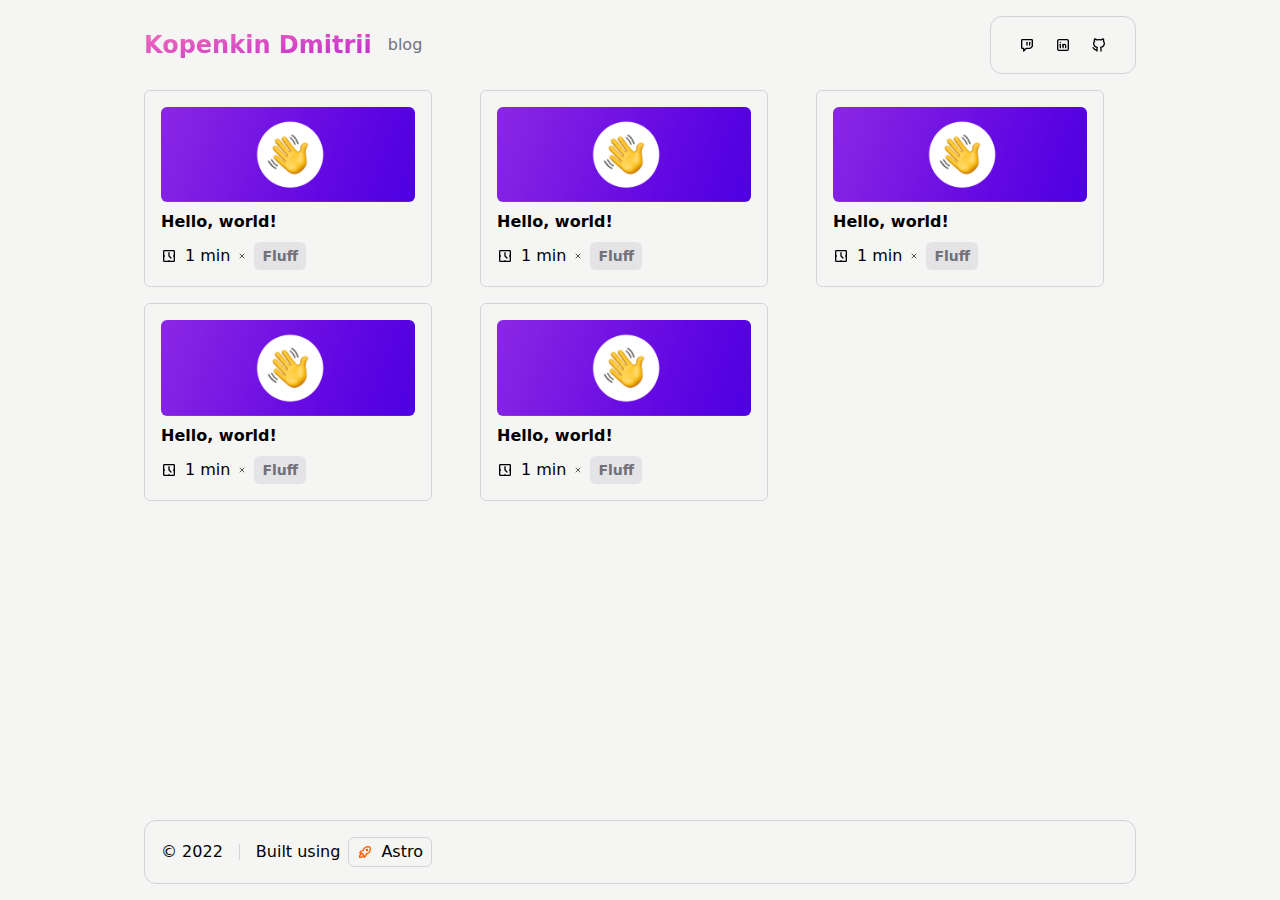
==== blog/index.html @ 9925e30d "deploy: 678151af0a5348214abd06cf03f07b86f1d69fcb" ====
<!DOCTYPE html>
<html lang="en">
  <head>
    <meta charset="utf-8">
    <meta name="viewport" content="width=device-width">
    <link rel="icon" type="image/x-icon" href="/favicon.ico">
    <title></title>
    <meta name="description" content="">
    <meta name="keywords" content="">
    <meta name="author" content="Kopenkin Dmitrii (hi@kopenkin.tech)">
  <link rel="stylesheet" href="/assets/9cf71dcc.379d96e8.css" /><script type="module" src="/hoisted.43f04a812.js"></script></head>

  <body class="bg-stone-100 min-h-screen flex flex-col max-w-5xl w-full mx-auto">
    <nav class="flex items-center p-4">
  <a href="/">
    <h1 class="tx-md bg-gradient-to-br from-pink-400 to-fuchsia-600 bg-clip-text font-extrabold text-transparent lg:text-2xl">
  Kopenkin Dmitrii
</h1>
  </a>
  <div class="ml-4 hidden items-center sm:flex">
    <a href="/blog" class="text-zinc-500 hover:text-zinc-600">
      blog
    </a>
  </div>
  <div class="ml-auto flex items-center gap-1 rounded-xl border border-zinc-300 px-6 py-4 lg:gap-3">
    <a href="https://www.twitch.tv/dmitriyk_" class="grid h-6 w-6 place-items-center rounded-md transition-colors hover:bg-[#aa70ff] hover:text-white focus:bg-[#aa70ff] focus:text-white">
      <svg xmlns="http://www.w3.org/2000/svg" class="w-4" width="24" height="24" viewBox="0 0 24 24" stroke="currentColor" stroke-width="2" fill="none" stroke-linecap="round" stroke-linejoin="round"><path stroke="none" d="M0 0h24v24H0z" fill="none"></path><path d="M4 5v11a1 1 0 0 0 1 1h2v4l4 -4h5.584c.266 0 .52 -.105 .707 -.293l2.415 -2.414c.187 -.188 .293 -.442 .293 -.708v-8.585a1 1 0 0 0 -1 -1h-14a1 1 0 0 0 -1 1z"></path><line x1="16" y1="8" x2="16" y2="12"></line><line x1="12" y1="8" x2="12" y2="12"></line></svg>
    </a>
    <a href="https://www.linkedin.com/in/dmitrii-kopenkin/" class="grid h-6 w-6 place-items-center rounded-md transition-colors hover:bg-[#0966c2] hover:text-white focus:bg-[#0966c2] focus:text-white">
      <svg xmlns="http://www.w3.org/2000/svg" class="w-4" width="24" height="24" viewBox="0 0 24 24" stroke="currentColor" stroke-width="2" fill="none" stroke-linecap="round" stroke-linejoin="round"><path stroke="none" d="M0 0h24v24H0z" fill="none"></path><rect x="4" y="4" width="16" height="16" rx="2"></rect><line x1="8" y1="11" x2="8" y2="16"></line><line x1="8" y1="8" x2="8" y2="8.01"></line><line x1="12" y1="16" x2="12" y2="11"></line><path d="M16 16v-3a2 2 0 0 0 -4 0"></path></svg>
    </a>
    <a href="https://github.com/kopenkinda" class="grid h-6 w-6 place-items-center rounded-md transition-colors hover:bg-[#171515] hover:text-white focus:bg-[#171515] focus:text-white">
      <svg xmlns="http://www.w3.org/2000/svg" class="w-4" width="24" height="24" viewBox="0 0 24 24" stroke="currentColor" stroke-width="2" fill="none" stroke-linecap="round" stroke-linejoin="round"><path stroke="none" d="M0 0h24v24H0z" fill="none"></path><path d="M9 19c-4.3 1.4 -4.3 -2.5 -6 -3m12 5v-3.5c0 -1 .1 -1.4 -.5 -2c2.8 -.3 5.5 -1.4 5.5 -6a4.6 4.6 0 0 0 -1.3 -3.2a4.2 4.2 0 0 0 -.1 -3.2s-1.1 -.3 -3.5 1.3a12.3 12.3 0 0 0 -6.2 0c-2.4 -1.6 -3.5 -1.3 -3.5 -1.3a4.2 4.2 0 0 0 -.1 3.2a4.6 4.6 0 0 0 -1.3 3.2c0 4.6 2.7 5.7 5.5 6c-.6 .6 -.6 1.2 -.5 2v3.5"></path></svg>
    </a>
  </div>
</nav>
    <main class="px-4 flex">
      <div class="grid grid-cols-3 gap-4 w-full ">
    <a href="/blog/page1" class="h-full" rel="prefetch">
  <div class="inline-flex h-full w-72 snap-start flex-col rounded-md border border-zinc-300 p-4 transition-all hover:border-zinc-500">
    <img src="/thumbnails/hello-world.png" alt="Hello, world!" class="w-full rounded-md aspect-[16/6]">
    <strong class="my-2">Hello, world!</strong>
    <div class="mt-auto flex items-center">
      <span class="flex items-center">
        <svg xmlns="http://www.w3.org/2000/svg" class="mr-2 w-4" width="24" height="24" viewBox="0 0 24 24" stroke="currentColor" stroke-width="2" fill="none" stroke-linecap="round" stroke-linejoin="round"><path stroke="none" d="M0 0h24v24H0z" fill="none"></path><rect x="4" y="4" width="16" height="16" rx="1"></rect><path d="M12 7v5l3 3"></path><path d="M4 12h1"></path><path d="M19 12h1"></path><path d="M12 19v1"></path></svg>
        <span>1 min</span>
        <svg xmlns="http://www.w3.org/2000/svg" class="mx-2 w-2" width="24" height="24" viewBox="0 0 24 24" stroke="currentColor" stroke-width="2" fill="none" stroke-linecap="round" stroke-linejoin="round"><path stroke="none" d="M0 0h24v24H0z" fill="none"></path><line x1="18" y1="6" x2="6" y2="18"></line><line x1="6" y1="6" x2="18" y2="18"></line></svg>
        <div class="flex items-center gap-2">
  <span class="rounded-md bg-zinc-200 px-2 py-1 text-sm font-semibold text-zinc-500">
      Fluff
    </span>
</div>
        
      </span>
    </div>
  </div>
</a><a href="/blog/page2" class="h-full" rel="prefetch">
  <div class="inline-flex h-full w-72 snap-start flex-col rounded-md border border-zinc-300 p-4 transition-all hover:border-zinc-500">
    <img src="/thumbnails/hello-world.png" alt="Hello, world!" class="w-full rounded-md aspect-[16/6]">
    <strong class="my-2">Hello, world!</strong>
    <div class="mt-auto flex items-center">
      <span class="flex items-center">
        <svg xmlns="http://www.w3.org/2000/svg" class="mr-2 w-4" width="24" height="24" viewBox="0 0 24 24" stroke="currentColor" stroke-width="2" fill="none" stroke-linecap="round" stroke-linejoin="round"><path stroke="none" d="M0 0h24v24H0z" fill="none"></path><rect x="4" y="4" width="16" height="16" rx="1"></rect><path d="M12 7v5l3 3"></path><path d="M4 12h1"></path><path d="M19 12h1"></path><path d="M12 19v1"></path></svg>
        <span>1 min</span>
        <svg xmlns="http://www.w3.org/2000/svg" class="mx-2 w-2" width="24" height="24" viewBox="0 0 24 24" stroke="currentColor" stroke-width="2" fill="none" stroke-linecap="round" stroke-linejoin="round"><path stroke="none" d="M0 0h24v24H0z" fill="none"></path><line x1="18" y1="6" x2="6" y2="18"></line><line x1="6" y1="6" x2="18" y2="18"></line></svg>
        <div class="flex items-center gap-2">
  <span class="rounded-md bg-zinc-200 px-2 py-1 text-sm font-semibold text-zinc-500">
      Fluff
    </span>
</div>
        
      </span>
    </div>
  </div>
</a><a href="/blog/page3" class="h-full" rel="prefetch">
  <div class="inline-flex h-full w-72 snap-start flex-col rounded-md border border-zinc-300 p-4 transition-all hover:border-zinc-500">
    <img src="/thumbnails/hello-world.png" alt="Hello, world!" class="w-full rounded-md aspect-[16/6]">
    <strong class="my-2">Hello, world!</strong>
    <div class="mt-auto flex items-center">
      <span class="flex items-center">
        <svg xmlns="http://www.w3.org/2000/svg" class="mr-2 w-4" width="24" height="24" viewBox="0 0 24 24" stroke="currentColor" stroke-width="2" fill="none" stroke-linecap="round" stroke-linejoin="round"><path stroke="none" d="M0 0h24v24H0z" fill="none"></path><rect x="4" y="4" width="16" height="16" rx="1"></rect><path d="M12 7v5l3 3"></path><path d="M4 12h1"></path><path d="M19 12h1"></path><path d="M12 19v1"></path></svg>
        <span>1 min</span>
        <svg xmlns="http://www.w3.org/2000/svg" class="mx-2 w-2" width="24" height="24" viewBox="0 0 24 24" stroke="currentColor" stroke-width="2" fill="none" stroke-linecap="round" stroke-linejoin="round"><path stroke="none" d="M0 0h24v24H0z" fill="none"></path><line x1="18" y1="6" x2="6" y2="18"></line><line x1="6" y1="6" x2="18" y2="18"></line></svg>
        <div class="flex items-center gap-2">
  <span class="rounded-md bg-zinc-200 px-2 py-1 text-sm font-semibold text-zinc-500">
      Fluff
    </span>
</div>
        
      </span>
    </div>
  </div>
</a><a href="/blog/page4" class="h-full" rel="prefetch">
  <div class="inline-flex h-full w-72 snap-start flex-col rounded-md border border-zinc-300 p-4 transition-all hover:border-zinc-500">
    <img src="/thumbnails/hello-world.png" alt="Hello, world!" class="w-full rounded-md aspect-[16/6]">
    <strong class="my-2">Hello, world!</strong>
    <div class="mt-auto flex items-center">
      <span class="flex items-center">
        <svg xmlns="http://www.w3.org/2000/svg" class="mr-2 w-4" width="24" height="24" viewBox="0 0 24 24" stroke="currentColor" stroke-width="2" fill="none" stroke-linecap="round" stroke-linejoin="round"><path stroke="none" d="M0 0h24v24H0z" fill="none"></path><rect x="4" y="4" width="16" height="16" rx="1"></rect><path d="M12 7v5l3 3"></path><path d="M4 12h1"></path><path d="M19 12h1"></path><path d="M12 19v1"></path></svg>
        <span>1 min</span>
        <svg xmlns="http://www.w3.org/2000/svg" class="mx-2 w-2" width="24" height="24" viewBox="0 0 24 24" stroke="currentColor" stroke-width="2" fill="none" stroke-linecap="round" stroke-linejoin="round"><path stroke="none" d="M0 0h24v24H0z" fill="none"></path><line x1="18" y1="6" x2="6" y2="18"></line><line x1="6" y1="6" x2="18" y2="18"></line></svg>
        <div class="flex items-center gap-2">
  <span class="rounded-md bg-zinc-200 px-2 py-1 text-sm font-semibold text-zinc-500">
      Fluff
    </span>
</div>
        
      </span>
    </div>
  </div>
</a><a href="/blog/page5" class="h-full" rel="prefetch">
  <div class="inline-flex h-full w-72 snap-start flex-col rounded-md border border-zinc-300 p-4 transition-all hover:border-zinc-500">
    <img src="/thumbnails/hello-world.png" alt="Hello, world!" class="w-full rounded-md aspect-[16/6]">
    <strong class="my-2">Hello, world!</strong>
    <div class="mt-auto flex items-center">
      <span class="flex items-center">
        <svg xmlns="http://www.w3.org/2000/svg" class="mr-2 w-4" width="24" height="24" viewBox="0 0 24 24" stroke="currentColor" stroke-width="2" fill="none" stroke-linecap="round" stroke-linejoin="round"><path stroke="none" d="M0 0h24v24H0z" fill="none"></path><rect x="4" y="4" width="16" height="16" rx="1"></rect><path d="M12 7v5l3 3"></path><path d="M4 12h1"></path><path d="M19 12h1"></path><path d="M12 19v1"></path></svg>
        <span>1 min</span>
        <svg xmlns="http://www.w3.org/2000/svg" class="mx-2 w-2" width="24" height="24" viewBox="0 0 24 24" stroke="currentColor" stroke-width="2" fill="none" stroke-linecap="round" stroke-linejoin="round"><path stroke="none" d="M0 0h24v24H0z" fill="none"></path><line x1="18" y1="6" x2="6" y2="18"></line><line x1="6" y1="6" x2="18" y2="18"></line></svg>
        <div class="flex items-center gap-2">
  <span class="rounded-md bg-zinc-200 px-2 py-1 text-sm font-semibold text-zinc-500">
      Fluff
    </span>
</div>
        
      </span>
    </div>
  </div>
</a>
  </div>
    </main>
    <footer class="mt-auto p-4">
  <div class="flex items-center rounded-xl border border-zinc-300 p-4">
    <span>&copy; 2022</span>
    <span class="mx-4 block h-4 w-px bg-zinc-300"></span>
    <div class="flex items-center">
      <span>Built using</span>
      <a href="https://astro.build/" class="inline-flex items-center rounded-md border border-zinc-300 p-0.5 px-2  transition-colors ml-2 translate-y-0 hover:border-[#fe5e01] hover:text-[#fe5e01] focus:border-[#fe5e01] focus:text-[#fe5e01]" target="_blank" rel="noopener">
  <svg xmlns="http://www.w3.org/2000/svg" class="w-4 text-[#fe5e01]" width="24" height="24" viewBox="0 0 24 24" stroke="currentColor" stroke-width="2" fill="none" stroke-linecap="round" stroke-linejoin="round"><path stroke="none" d="M0 0h24v24H0z" fill="none"></path><path d="M4 13a8 8 0 0 1 7 7a6 6 0 0 0 3 -5a9 9 0 0 0 6 -8a3 3 0 0 0 -3 -3a9 9 0 0 0 -8 6a6 6 0 0 0 -5 3"></path><path d="M7 14a6 6 0 0 0 -3 6a6 6 0 0 0 6 -3"></path><circle cx="15" cy="9" r="1"></circle></svg>
  <span class="ml-2">Astro</span>
</a>
    </div>
  </div>
</footer>
  </body></html>
---- assets/9cf71dcc.379d96e8.css ----
*,:before,:after{box-sizing:border-box;border-width:0;border-style:solid;border-color:#e5e7eb}:before,:after{--tw-content: ""}html{line-height:1.5;-webkit-text-size-adjust:100%;-moz-tab-size:4;-o-tab-size:4;tab-size:4;font-family:ui-sans-serif,system-ui,-apple-system,BlinkMacSystemFont,Segoe UI,Roboto,Helvetica Neue,Arial,Noto Sans,sans-serif,"Apple Color Emoji","Segoe UI Emoji",Segoe UI Symbol,"Noto Color Emoji"}body{margin:0;line-height:inherit}hr{height:0;color:inherit;border-top-width:1px}abbr:where([title]){-webkit-text-decoration:underline dotted;text-decoration:underline dotted}h1,h2,h3,h4,h5,h6{font-size:inherit;font-weight:inherit}a{color:inherit;text-decoration:inherit}b,strong{font-weight:bolder}code,kbd,samp,pre{font-family:ui-monospace,SFMono-Regular,Menlo,Monaco,Consolas,Liberation Mono,Courier New,monospace;font-size:1em}small{font-size:80%}sub,sup{font-size:75%;line-height:0;position:relative;vertical-align:baseline}sub{bottom:-.25em}sup{top:-.5em}table{text-indent:0;border-color:inherit;border-collapse:collapse}button,input,optgroup,select,textarea{font-family:inherit;font-size:100%;font-weight:inherit;line-height:inherit;color:inherit;margin:0;padding:0}button,select{text-transform:none}button,[type=button],[type=reset],[type=submit]{-webkit-appearance:button;background-color:transparent;background-image:none}:-moz-focusring{outline:auto}:-moz-ui-invalid{box-shadow:none}progress{vertical-align:baseline}::-webkit-inner-spin-button,::-webkit-outer-spin-button{height:auto}[type=search]{-webkit-appearance:textfield;outline-offset:-2px}::-webkit-search-decoration{-webkit-appearance:none}::-webkit-file-upload-button{-webkit-appearance:button;font:inherit}summary{display:list-item}blockquote,dl,dd,h1,h2,h3,h4,h5,h6,hr,figure,p,pre{margin:0}fieldset{margin:0;padding:0}legend{padding:0}ol,ul,menu{list-style:none;margin:0;padding:0}textarea{resize:vertical}input::-moz-placeholder,textarea::-moz-placeholder{opacity:1;color:#9ca3af}input::placeholder,textarea::placeholder{opacity:1;color:#9ca3af}button,[role=button]{cursor:pointer}:disabled{cursor:default}img,svg,video,canvas,audio,iframe,embed,object{display:block;vertical-align:middle}img,video{max-width:100%;height:auto}*,:before,:after{--tw-border-spacing-x: 0;--tw-border-spacing-y: 0;--tw-translate-x: 0;--tw-translate-y: 0;--tw-rotate: 0;--tw-skew-x: 0;--tw-skew-y: 0;--tw-scale-x: 1;--tw-scale-y: 1;--tw-pan-x: ;--tw-pan-y: ;--tw-pinch-zoom: ;--tw-scroll-snap-strictness: proximity;--tw-ordinal: ;--tw-slashed-zero: ;--tw-numeric-figure: ;--tw-numeric-spacing: ;--tw-numeric-fraction: ;--tw-ring-inset: ;--tw-ring-offset-width: 0px;--tw-ring-offset-color: #fff;--tw-ring-color: rgb(59 130 246 / .5);--tw-ring-offset-shadow: 0 0 #0000;--tw-ring-shadow: 0 0 #0000;--tw-shadow: 0 0 #0000;--tw-shadow-colored: 0 0 #0000;--tw-blur: ;--tw-brightness: ;--tw-contrast: ;--tw-grayscale: ;--tw-hue-rotate: ;--tw-invert: ;--tw-saturate: ;--tw-sepia: ;--tw-drop-shadow: ;--tw-backdrop-blur: ;--tw-backdrop-brightness: ;--tw-backdrop-contrast: ;--tw-backdrop-grayscale: ;--tw-backdrop-hue-rotate: ;--tw-backdrop-invert: ;--tw-backdrop-opacity: ;--tw-backdrop-saturate: ;--tw-backdrop-sepia: }::-webkit-backdrop{--tw-border-spacing-x: 0;--tw-border-spacing-y: 0;--tw-translate-x: 0;--tw-translate-y: 0;--tw-rotate: 0;--tw-skew-x: 0;--tw-skew-y: 0;--tw-scale-x: 1;--tw-scale-y: 1;--tw-pan-x: ;--tw-pan-y: ;--tw-pinch-zoom: ;--tw-scroll-snap-strictness: proximity;--tw-ordinal: ;--tw-slashed-zero: ;--tw-numeric-figure: ;--tw-numeric-spacing: ;--tw-numeric-fraction: ;--tw-ring-inset: ;--tw-ring-offset-width: 0px;--tw-ring-offset-color: #fff;--tw-ring-color: rgb(59 130 246 / .5);--tw-ring-offset-shadow: 0 0 #0000;--tw-ring-shadow: 0 0 #0000;--tw-shadow: 0 0 #0000;--tw-shadow-colored: 0 0 #0000;--tw-blur: ;--tw-brightness: ;--tw-contrast: ;--tw-grayscale: ;--tw-hue-rotate: ;--tw-invert: ;--tw-saturate: ;--tw-sepia: ;--tw-drop-shadow: ;--tw-backdrop-blur: ;--tw-backdrop-brightness: ;--tw-backdrop-contrast: ;--tw-backdrop-grayscale: ;--tw-backdrop-hue-rotate: ;--tw-backdrop-invert: ;--tw-backdrop-opacity: ;--tw-backdrop-saturate: ;--tw-backdrop-sepia: }::backdrop{--tw-border-spacing-x: 0;--tw-border-spacing-y: 0;--tw-translate-x: 0;--tw-translate-y: 0;--tw-rotate: 0;--tw-skew-x: 0;--tw-skew-y: 0;--tw-scale-x: 1;--tw-scale-y: 1;--tw-pan-x: ;--tw-pan-y: ;--tw-pinch-zoom: ;--tw-scroll-snap-strictness: proximity;--tw-ordinal: ;--tw-slashed-zero: ;--tw-numeric-figure: ;--tw-numeric-spacing: ;--tw-numeric-fraction: ;--tw-ring-inset: ;--tw-ring-offset-width: 0px;--tw-ring-offset-color: #fff;--tw-ring-color: rgb(59 130 246 / .5);--tw-ring-offset-shadow: 0 0 #0000;--tw-ring-shadow: 0 0 #0000;--tw-shadow: 0 0 #0000;--tw-shadow-colored: 0 0 #0000;--tw-blur: ;--tw-brightness: ;--tw-contrast: ;--tw-grayscale: ;--tw-hue-rotate: ;--tw-invert: ;--tw-saturate: ;--tw-sepia: ;--tw-drop-shadow: ;--tw-backdrop-blur: ;--tw-backdrop-brightness: ;--tw-backdrop-contrast: ;--tw-backdrop-grayscale: ;--tw-backdrop-hue-rotate: ;--tw-backdrop-invert: ;--tw-backdrop-opacity: ;--tw-backdrop-saturate: ;--tw-backdrop-sepia: }.prose{color:var(--tw-prose-body);max-width:65ch}.prose :where([class~="lead"]):not(:where([class~="not-prose"] *)){color:var(--tw-prose-lead);font-size:1.25em;line-height:1.6;margin-top:1.2em;margin-bottom:1.2em}.prose :where(a):not(:where([class~="not-prose"] *)){color:var(--tw-prose-links);text-decoration:underline;font-weight:500}.prose :where(strong):not(:where([class~="not-prose"] *)){color:var(--tw-prose-bold);font-weight:600}.prose :where(a strong):not(:where([class~="not-prose"] *)){color:inherit}.prose :where(blockquote strong):not(:where([class~="not-prose"] *)){color:inherit}.prose :where(thead th strong):not(:where([class~="not-prose"] *)){color:inherit}.prose :where(ol):not(:where([class~="not-prose"] *)){list-style-type:decimal;margin-top:1.25em;margin-bottom:1.25em;padding-left:1.625em}.prose :where(ol[type="A"]):not(:where([class~="not-prose"] *)){list-style-type:upper-alpha}.prose :where(ol[type="a"]):not(:where([class~="not-prose"] *)){list-style-type:lower-alpha}.prose :where(ol[type="A" s]):not(:where([class~="not-prose"] *)){list-style-type:upper-alpha}.prose :where(ol[type="a" s]):not(:where([class~="not-prose"] *)){list-style-type:lower-alpha}.prose :where(ol[type="I"]):not(:where([class~="not-prose"] *)){list-style-type:upper-roman}.prose :where(ol[type="i"]):not(:where([class~="not-prose"] *)){list-style-type:lower-roman}.prose :where(ol[type="I" s]):not(:where([class~="not-prose"] *)){list-style-type:upper-roman}.prose :where(ol[type="i" s]):not(:where([class~="not-prose"] *)){list-style-type:lower-roman}.prose :where(ol[type="1"]):not(:where([class~="not-prose"] *)){list-style-type:decimal}.prose :where(ul):not(:where([class~="not-prose"] *)){list-style-type:disc;margin-top:1.25em;margin-bottom:1.25em;padding-left:1.625em}.prose :where(ol > li):not(:where([class~="not-prose"] *))::marker{font-weight:400;color:var(--tw-prose-counters)}.prose :where(ul > li):not(:where([class~="not-prose"] *))::marker{color:var(--tw-prose-bullets)}.prose :where(hr):not(:where([class~="not-prose"] *)){border-color:var(--tw-prose-hr);border-top-width:1px;margin-top:3em;margin-bottom:3em}.prose :where(blockquote):not(:where([class~="not-prose"] *)){font-weight:500;font-style:italic;color:var(--tw-prose-quotes);border-left-width:.25rem;border-left-color:var(--tw-prose-quote-borders);quotes:"\201c""\201d""\2018""\2019";margin-top:1.6em;margin-bottom:1.6em;padding-left:1em}.prose :where(blockquote p:first-of-type):not(:where([class~="not-prose"] *)):before{content:open-quote}.prose :where(blockquote p:last-of-type):not(:where([class~="not-prose"] *)):after{content:close-quote}.prose :where(h1):not(:where([class~="not-prose"] *)){color:var(--tw-prose-headings);font-weight:800;font-size:2.25em;margin-top:0;margin-bottom:.8888889em;line-height:1.1111111}.prose :where(h1 strong):not(:where([class~="not-prose"] *)){font-weight:900;color:inherit}.prose :where(h2):not(:where([class~="not-prose"] *)){color:var(--tw-prose-headings);font-weight:700;font-size:1.5em;margin-top:2em;margin-bottom:1em;line-height:1.3333333}.prose :where(h2 strong):not(:where([class~="not-prose"] *)){font-weight:800;color:inherit}.prose :where(h3):not(:where([class~="not-prose"] *)){color:var(--tw-prose-headings);font-weight:600;font-size:1.25em;margin-top:1.6em;margin-bottom:.6em;line-height:1.6}.prose :where(h3 strong):not(:where([class~="not-prose"] *)){font-weight:700;color:inherit}.prose :where(h4):not(:where([class~="not-prose"] *)){color:var(--tw-prose-headings);font-weight:600;margin-top:1.5em;margin-bottom:.5em;line-height:1.5}.prose :where(h4 strong):not(:where([class~="not-prose"] *)){font-weight:700;color:inherit}.prose :where(img):not(:where([class~="not-prose"] *)){margin-top:2em;margin-bottom:2em}.prose :where(figure > *):not(:where([class~="not-prose"] *)){margin-top:0;margin-bottom:0}.prose :where(figcaption):not(:where([class~="not-prose"] *)){color:var(--tw-prose-captions);font-size:.875em;line-height:1.4285714;margin-top:.8571429em}.prose :where(code):not(:where([class~="not-prose"] *)){color:var(--tw-prose-code);font-weight:600;font-size:.875em}.prose :where(code):not(:where([class~="not-prose"] *)):before{content:"`"}.prose :where(code):not(:where([class~="not-prose"] *)):after{content:"`"}.prose :where(a code):not(:where([class~="not-prose"] *)){color:inherit}.prose :where(h1 code):not(:where([class~="not-prose"] *)){color:inherit}.prose :where(h2 code):not(:where([class~="not-prose"] *)){color:inherit;font-size:.875em}.prose :where(h3 code):not(:where([class~="not-prose"] *)){color:inherit;font-size:.9em}.prose :where(h4 code):not(:where([class~="not-prose"] *)){color:inherit}.prose :where(blockquote code):not(:where([class~="not-prose"] *)){color:inherit}.prose :where(thead th code):not(:where([class~="not-prose"] *)){color:inherit}.prose :where(pre):not(:where([class~="not-prose"] *)){color:var(--tw-prose-pre-code);background-color:var(--tw-prose-pre-bg);overflow-x:auto;font-weight:400;font-size:.875em;line-height:1.7142857;margin-top:1.7142857em;margin-bottom:1.7142857em;border-radius:.375rem;padding:.8571429em 1.1428571em}.prose :where(pre code):not(:where([class~="not-prose"] *)){background-color:transparent;border-width:0;border-radius:0;padding:0;font-weight:inherit;color:inherit;font-size:inherit;font-family:inherit;line-height:inherit}.prose :where(pre code):not(:where([class~="not-prose"] *)):before{content:none}.prose :where(pre code):not(:where([class~="not-prose"] *)):after{content:none}.prose :where(table):not(:where([class~="not-prose"] *)){width:100%;table-layout:auto;text-align:left;margin-top:2em;margin-bottom:2em;font-size:.875em;line-height:1.7142857}.prose :where(thead):not(:where([class~="not-prose"] *)){border-bottom-width:1px;border-bottom-color:var(--tw-prose-th-borders)}.prose :where(thead th):not(:where([class~="not-prose"] *)){color:var(--tw-prose-headings);font-weight:600;vertical-align:bottom;padding-right:.5714286em;padding-bottom:.5714286em;padding-left:.5714286em}.prose :where(tbody tr):not(:where([class~="not-prose"] *)){border-bottom-width:1px;border-bottom-color:var(--tw-prose-td-borders)}.prose :where(tbody tr:last-child):not(:where([class~="not-prose"] *)){border-bottom-width:0}.prose :where(tbody td):not(:where([class~="not-prose"] *)){vertical-align:baseline}.prose :where(tfoot):not(:where([class~="not-prose"] *)){border-top-width:1px;border-top-color:var(--tw-prose-th-borders)}.prose :where(tfoot td):not(:where([class~="not-prose"] *)){vertical-align:top}.prose{--tw-prose-body: #374151;--tw-prose-headings: #111827;--tw-prose-lead: #4b5563;--tw-prose-links: #111827;--tw-prose-bold: #111827;--tw-prose-counters: #6b7280;--tw-prose-bullets: #d1d5db;--tw-prose-hr: #e5e7eb;--tw-prose-quotes: #111827;--tw-prose-quote-borders: #e5e7eb;--tw-prose-captions: #6b7280;--tw-prose-code: #111827;--tw-prose-pre-code: #e5e7eb;--tw-prose-pre-bg: #1f2937;--tw-prose-th-borders: #d1d5db;--tw-prose-td-borders: #e5e7eb;--tw-prose-invert-body: #d1d5db;--tw-prose-invert-headings: #fff;--tw-prose-invert-lead: #9ca3af;--tw-prose-invert-links: #fff;--tw-prose-invert-bold: #fff;--tw-prose-invert-counters: #9ca3af;--tw-prose-invert-bullets: #4b5563;--tw-prose-invert-hr: #374151;--tw-prose-invert-quotes: #f3f4f6;--tw-prose-invert-quote-borders: #374151;--tw-prose-invert-captions: #9ca3af;--tw-prose-invert-code: #fff;--tw-prose-invert-pre-code: #d1d5db;--tw-prose-invert-pre-bg: rgb(0 0 0 / 50%);--tw-prose-invert-th-borders: #4b5563;--tw-prose-invert-td-borders: #374151;font-size:1rem;line-height:1.75}.prose :where(p):not(:where([class~="not-prose"] *)){margin-top:1.25em;margin-bottom:1.25em}.prose :where(video):not(:where([class~="not-prose"] *)){margin-top:2em;margin-bottom:2em}.prose :where(figure):not(:where([class~="not-prose"] *)){margin-top:2em;margin-bottom:2em}.prose :where(li):not(:where([class~="not-prose"] *)){margin-top:.5em;margin-bottom:.5em}.prose :where(ol > li):not(:where([class~="not-prose"] *)){padding-left:.375em}.prose :where(ul > li):not(:where([class~="not-prose"] *)){padding-left:.375em}.prose :where(.prose > ul > li p):not(:where([class~="not-prose"] *)){margin-top:.75em;margin-bottom:.75em}.prose :where(.prose > ul > li > *:first-child):not(:where([class~="not-prose"] *)){margin-top:1.25em}.prose :where(.prose > ul > li > *:last-child):not(:where([class~="not-prose"] *)){margin-bottom:1.25em}.prose :where(.prose > ol > li > *:first-child):not(:where([class~="not-prose"] *)){margin-top:1.25em}.prose :where(.prose > ol > li > *:last-child):not(:where([class~="not-prose"] *)){margin-bottom:1.25em}.prose :where(ul ul,ul ol,ol ul,ol ol):not(:where([class~="not-prose"] *)){margin-top:.75em;margin-bottom:.75em}.prose :where(hr + *):not(:where([class~="not-prose"] *)){margin-top:0}.prose :where(h2 + *):not(:where([class~="not-prose"] *)){margin-top:0}.prose :where(h3 + *):not(:where([class~="not-prose"] *)){margin-top:0}.prose :where(h4 + *):not(:where([class~="not-prose"] *)){margin-top:0}.prose :where(thead th:first-child):not(:where([class~="not-prose"] *)){padding-left:0}.prose :where(thead th:last-child):not(:where([class~="not-prose"] *)){padding-right:0}.prose :where(tbody td,tfoot td):not(:where([class~="not-prose"] *)){padding:.5714286em}.prose :where(tbody td:first-child,tfoot td:first-child):not(:where([class~="not-prose"] *)){padding-left:0}.prose :where(tbody td:last-child,tfoot td:last-child):not(:where([class~="not-prose"] *)){padding-right:0}.prose :where(.prose > :first-child):not(:where([class~="not-prose"] *)){margin-top:0}.prose :where(.prose > :last-child):not(:where([class~="not-prose"] *)){margin-bottom:0}.prose-sm :where(.prose > ul > li p):not(:where([class~="not-prose"] *)){margin-top:.5714286em;margin-bottom:.5714286em}.prose-sm :where(.prose > ul > li > *:first-child):not(:where([class~="not-prose"] *)){margin-top:1.1428571em}.prose-sm :where(.prose > ul > li > *:last-child):not(:where([class~="not-prose"] *)){margin-bottom:1.1428571em}.prose-sm :where(.prose > ol > li > *:first-child):not(:where([class~="not-prose"] *)){margin-top:1.1428571em}.prose-sm :where(.prose > ol > li > *:last-child):not(:where([class~="not-prose"] *)){margin-bottom:1.1428571em}.prose-sm :where(.prose > :first-child):not(:where([class~="not-prose"] *)){margin-top:0}.prose-sm :where(.prose > :last-child):not(:where([class~="not-prose"] *)){margin-bottom:0}.prose-base :where(.prose > ul > li p):not(:where([class~="not-prose"] *)){margin-top:.75em;margin-bottom:.75em}.prose-base :where(.prose > ul > li > *:first-child):not(:where([class~="not-prose"] *)){margin-top:1.25em}.prose-base :where(.prose > ul > li > *:last-child):not(:where([class~="not-prose"] *)){margin-bottom:1.25em}.prose-base :where(.prose > ol > li > *:first-child):not(:where([class~="not-prose"] *)){margin-top:1.25em}.prose-base :where(.prose > ol > li > *:last-child):not(:where([class~="not-prose"] *)){margin-bottom:1.25em}.prose-base :where(.prose > :first-child):not(:where([class~="not-prose"] *)){margin-top:0}.prose-base :where(.prose > :last-child):not(:where([class~="not-prose"] *)){margin-bottom:0}.prose-lg :where(.prose > ul > li p):not(:where([class~="not-prose"] *)){margin-top:.8888889em;margin-bottom:.8888889em}.prose-lg :where(.prose > ul > li > *:first-child):not(:where([class~="not-prose"] *)){margin-top:1.3333333em}.prose-lg :where(.prose > ul > li > *:last-child):not(:where([class~="not-prose"] *)){margin-bottom:1.3333333em}.prose-lg :where(.prose > ol > li > *:first-child):not(:where([class~="not-prose"] *)){margin-top:1.3333333em}.prose-lg :where(.prose > ol > li > *:last-child):not(:where([class~="not-prose"] *)){margin-bottom:1.3333333em}.prose-lg :where(.prose > :first-child):not(:where([class~="not-prose"] *)){margin-top:0}.prose-lg :where(.prose > :last-child):not(:where([class~="not-prose"] *)){margin-bottom:0}.prose-xl :where(.prose > ul > li p):not(:where([class~="not-prose"] *)){margin-top:.8em;margin-bottom:.8em}.prose-xl :where(.prose > ul > li > *:first-child):not(:where([class~="not-prose"] *)){margin-top:1.2em}.prose-xl :where(.prose > ul > li > *:last-child):not(:where([class~="not-prose"] *)){margin-bottom:1.2em}.prose-xl :where(.prose > ol > li > *:first-child):not(:where([class~="not-prose"] *)){margin-top:1.2em}.prose-xl :where(.prose > ol > li > *:last-child):not(:where([class~="not-prose"] *)){margin-bottom:1.2em}.prose-xl :where(.prose > :first-child):not(:where([class~="not-prose"] *)){margin-top:0}.prose-xl :where(.prose > :last-child):not(:where([class~="not-prose"] *)){margin-bottom:0}.prose-2xl :where(.prose > ul > li p):not(:where([class~="not-prose"] *)){margin-top:.8333333em;margin-bottom:.8333333em}.prose-2xl :where(.prose > ul > li > *:first-child):not(:where([class~="not-prose"] *)){margin-top:1.3333333em}.prose-2xl :where(.prose > ul > li > *:last-child):not(:where([class~="not-prose"] *)){margin-bottom:1.3333333em}.prose-2xl :where(.prose > ol > li > *:first-child):not(:where([class~="not-prose"] *)){margin-top:1.3333333em}.prose-2xl :where(.prose > ol > li > *:last-child):not(:where([class~="not-prose"] *)){margin-bottom:1.3333333em}.prose-2xl :where(.prose > :first-child):not(:where([class~="not-prose"] *)){margin-top:0}.prose-2xl :where(.prose > :last-child):not(:where([class~="not-prose"] *)){margin-bottom:0}.prose-zinc{--tw-prose-body: #3f3f46;--tw-prose-headings: #18181b;--tw-prose-lead: #52525b;--tw-prose-links: #18181b;--tw-prose-bold: #18181b;--tw-prose-counters: #71717a;--tw-prose-bullets: #d4d4d8;--tw-prose-hr: #e4e4e7;--tw-prose-quotes: #18181b;--tw-prose-quote-borders: #e4e4e7;--tw-prose-captions: #71717a;--tw-prose-code: #18181b;--tw-prose-pre-code: #e4e4e7;--tw-prose-pre-bg: #27272a;--tw-prose-th-borders: #d4d4d8;--tw-prose-td-borders: #e4e4e7;--tw-prose-invert-body: #d4d4d8;--tw-prose-invert-headings: #fff;--tw-prose-invert-lead: #a1a1aa;--tw-prose-invert-links: #fff;--tw-prose-invert-bold: #fff;--tw-prose-invert-counters: #a1a1aa;--tw-prose-invert-bullets: #52525b;--tw-prose-invert-hr: #3f3f46;--tw-prose-invert-quotes: #f4f4f5;--tw-prose-invert-quote-borders: #3f3f46;--tw-prose-invert-captions: #a1a1aa;--tw-prose-invert-code: #fff;--tw-prose-invert-pre-code: #d4d4d8;--tw-prose-invert-pre-bg: rgb(0 0 0 / 50%);--tw-prose-invert-th-borders: #52525b;--tw-prose-invert-td-borders: #3f3f46}.-m-1{margin:-.25rem}.mx-4{margin-left:1rem;margin-right:1rem}.mx-auto{margin-left:auto;margin-right:auto}.my-2{margin-top:.5rem;margin-bottom:.5rem}.mx-2{margin-left:.5rem;margin-right:.5rem}.mt-auto{margin-top:auto}.ml-2{margin-left:.5rem}.ml-4{margin-left:1rem}.ml-auto{margin-left:auto}.mb-4{margin-bottom:1rem}.mt-8{margin-top:2rem}.mt-2{margin-top:.5rem}.mb-3{margin-bottom:.75rem}.mr-2{margin-right:.5rem}.mb-1{margin-bottom:.25rem}.mb-2{margin-bottom:.5rem}.mr-1{margin-right:.25rem}.mt-20{margin-top:5rem}.block{display:block}.flex{display:flex}.inline-flex{display:inline-flex}.grid{display:grid}.contents{display:contents}.hidden{display:none}.aspect-\[16\/6\]{aspect-ratio:16/6}.h-4{height:1rem}.h-6{height:1.5rem}.h-full{height:100%}.h-40{height:10rem}.min-h-screen{min-height:100vh}.w-px{width:1px}.w-4{width:1rem}.w-6{width:1.5rem}.w-full{width:100%}.w-72{width:18rem}.w-40{width:10rem}.w-2{width:.5rem}.max-w-5xl{max-width:64rem}.max-w-prose{max-width:65ch}.grow{flex-grow:1}.translate-y-0{--tw-translate-y: 0px;transform:translate(var(--tw-translate-x),var(--tw-translate-y)) rotate(var(--tw-rotate)) skew(var(--tw-skew-x)) skewY(var(--tw-skew-y)) scaleX(var(--tw-scale-x)) scaleY(var(--tw-scale-y))}.translate-y-1\.5{--tw-translate-y: .375rem;transform:translate(var(--tw-translate-x),var(--tw-translate-y)) rotate(var(--tw-rotate)) skew(var(--tw-skew-x)) skewY(var(--tw-skew-y)) scaleX(var(--tw-scale-x)) scaleY(var(--tw-scale-y))}.translate-y-1{--tw-translate-y: .25rem;transform:translate(var(--tw-translate-x),var(--tw-translate-y)) rotate(var(--tw-rotate)) skew(var(--tw-skew-x)) skewY(var(--tw-skew-y)) scaleX(var(--tw-scale-x)) scaleY(var(--tw-scale-y))}.snap-x{scroll-snap-type:x var(--tw-scroll-snap-strictness)}.snap-mandatory{--tw-scroll-snap-strictness: mandatory}.snap-start{scroll-snap-align:start}.auto-cols-min{grid-auto-columns:-webkit-min-content;grid-auto-columns:min-content}.grid-flow-col{grid-auto-flow:column}.grid-cols-2{grid-template-columns:repeat(2,minmax(0,1fr))}.grid-cols-3{grid-template-columns:repeat(3,minmax(0,1fr))}.flex-col{flex-direction:column}.flex-wrap{flex-wrap:wrap}.place-items-center{place-items:center}.items-center{align-items:center}.justify-center{justify-content:center}.gap-1{gap:.25rem}.gap-4{gap:1rem}.gap-2{gap:.5rem}.overflow-hidden{overflow:hidden}.overflow-x-auto{overflow-x:auto}.whitespace-nowrap{white-space:nowrap}.rounded-xl{border-radius:.75rem}.rounded-md{border-radius:.375rem}.rounded-lg{border-radius:.5rem}.border{border-width:1px}.border-zinc-300{--tw-border-opacity: 1;border-color:rgb(212 212 216 / var(--tw-border-opacity))}.border-white{--tw-border-opacity: 1;border-color:rgb(255 255 255 / var(--tw-border-opacity))}.bg-zinc-300{--tw-bg-opacity: 1;background-color:rgb(212 212 216 / var(--tw-bg-opacity))}.bg-stone-100{--tw-bg-opacity: 1;background-color:rgb(245 245 244 / var(--tw-bg-opacity))}.bg-zinc-200{--tw-bg-opacity: 1;background-color:rgb(228 228 231 / var(--tw-bg-opacity))}.bg-gradient-to-br{background-image:linear-gradient(to bottom right,var(--tw-gradient-stops))}.from-pink-400{--tw-gradient-from: #f472b6;--tw-gradient-to: rgb(244 114 182 / 0);--tw-gradient-stops: var(--tw-gradient-from), var(--tw-gradient-to)}.to-fuchsia-600{--tw-gradient-to: #c026d3}.bg-clip-text{-webkit-background-clip:text;background-clip:text}.p-4{padding:1rem}.p-1{padding:.25rem}.p-0\.5{padding:.125rem}.p-0{padding:0}.px-6{padding-left:1.5rem;padding-right:1.5rem}.py-4{padding-top:1rem;padding-bottom:1rem}.px-4{padding-left:1rem;padding-right:1rem}.px-2{padding-left:.5rem;padding-right:.5rem}.py-1{padding-top:.25rem;padding-bottom:.25rem}.text-center{text-align:center}.text-xl{font-size:1.25rem;line-height:1.75rem}.text-sm{font-size:.875rem;line-height:1.25rem}.text-2xl{font-size:1.5rem;line-height:2rem}.font-extrabold{font-weight:800}.font-semibold{font-weight:600}.font-bold{font-weight:700}.text-\[\#fe5e01\]{--tw-text-opacity: 1;color:rgb(254 94 1 / var(--tw-text-opacity))}.text-transparent{color:transparent}.text-\[\#36bdf9\]{--tw-text-opacity: 1;color:rgb(54 189 249 / var(--tw-text-opacity))}.text-zinc-500{--tw-text-opacity: 1;color:rgb(113 113 122 / var(--tw-text-opacity))}.filter{filter:var(--tw-blur) var(--tw-brightness) var(--tw-contrast) var(--tw-grayscale) var(--tw-hue-rotate) var(--tw-invert) var(--tw-saturate) var(--tw-sepia) var(--tw-drop-shadow)}.transition-colors{transition-property:color,background-color,border-color,fill,stroke,-webkit-text-decoration-color;transition-property:color,background-color,border-color,text-decoration-color,fill,stroke;transition-property:color,background-color,border-color,text-decoration-color,fill,stroke,-webkit-text-decoration-color;transition-timing-function:cubic-bezier(.4,0,.2,1);transition-duration:.15s}.transition-all{transition-property:all;transition-timing-function:cubic-bezier(.4,0,.2,1);transition-duration:.15s}.hover\:border-\[\#fe5e01\]:hover{--tw-border-opacity: 1;border-color:rgb(254 94 1 / var(--tw-border-opacity))}.hover\:border-zinc-500:hover{--tw-border-opacity: 1;border-color:rgb(113 113 122 / var(--tw-border-opacity))}.hover\:border-\[\#3178c6\]:hover{--tw-border-opacity: 1;border-color:rgb(49 120 198 / var(--tw-border-opacity))}.hover\:border-black:hover{--tw-border-opacity: 1;border-color:rgb(0 0 0 / var(--tw-border-opacity))}.hover\:border-\[\#36bdf9\]:hover{--tw-border-opacity: 1;border-color:rgb(54 189 249 / var(--tw-border-opacity))}.hover\:border-white:hover{--tw-border-opacity: 1;border-color:rgb(255 255 255 / var(--tw-border-opacity))}.hover\:border-zinc-600:hover{--tw-border-opacity: 1;border-color:rgb(82 82 91 / var(--tw-border-opacity))}.hover\:bg-\[\#aa70ff\]:hover{--tw-bg-opacity: 1;background-color:rgb(170 112 255 / var(--tw-bg-opacity))}.hover\:bg-\[\#0966c2\]:hover{--tw-bg-opacity: 1;background-color:rgb(9 102 194 / var(--tw-bg-opacity))}.hover\:bg-\[\#171515\]:hover{--tw-bg-opacity: 1;background-color:rgb(23 21 21 / var(--tw-bg-opacity))}.hover\:bg-\[\#3178c6\]:hover{--tw-bg-opacity: 1;background-color:rgb(49 120 198 / var(--tw-bg-opacity))}.hover\:bg-black:hover{--tw-bg-opacity: 1;background-color:rgb(0 0 0 / var(--tw-bg-opacity))}.hover\:bg-\[\#36bdf9\]:hover{--tw-bg-opacity: 1;background-color:rgb(54 189 249 / var(--tw-bg-opacity))}.hover\:bg-white:hover{--tw-bg-opacity: 1;background-color:rgb(255 255 255 / var(--tw-bg-opacity))}.hover\:text-\[\#fe5e01\]:hover{--tw-text-opacity: 1;color:rgb(254 94 1 / var(--tw-text-opacity))}.hover\:text-white:hover{--tw-text-opacity: 1;color:rgb(255 255 255 / var(--tw-text-opacity))}.hover\:text-\[\#1e9cf0\]:hover{--tw-text-opacity: 1;color:rgb(30 156 240 / var(--tw-text-opacity))}.hover\:text-zinc-600:hover{--tw-text-opacity: 1;color:rgb(82 82 91 / var(--tw-text-opacity))}.focus\:border-\[\#fe5e01\]:focus{--tw-border-opacity: 1;border-color:rgb(254 94 1 / var(--tw-border-opacity))}.focus\:border-\[\#3178c6\]:focus{--tw-border-opacity: 1;border-color:rgb(49 120 198 / var(--tw-border-opacity))}.focus\:border-black:focus{--tw-border-opacity: 1;border-color:rgb(0 0 0 / var(--tw-border-opacity))}.focus\:border-\[\#36bdf9\]:focus{--tw-border-opacity: 1;border-color:rgb(54 189 249 / var(--tw-border-opacity))}.focus\:border-white:focus{--tw-border-opacity: 1;border-color:rgb(255 255 255 / var(--tw-border-opacity))}.focus\:border-zinc-500:focus{--tw-border-opacity: 1;border-color:rgb(113 113 122 / var(--tw-border-opacity))}.focus\:bg-\[\#aa70ff\]:focus{--tw-bg-opacity: 1;background-color:rgb(170 112 255 / var(--tw-bg-opacity))}.focus\:bg-\[\#0966c2\]:focus{--tw-bg-opacity: 1;background-color:rgb(9 102 194 / var(--tw-bg-opacity))}.focus\:bg-\[\#171515\]:focus{--tw-bg-opacity: 1;background-color:rgb(23 21 21 / var(--tw-bg-opacity))}.focus\:bg-\[\#3178c6\]:focus{--tw-bg-opacity: 1;background-color:rgb(49 120 198 / var(--tw-bg-opacity))}.focus\:bg-black:focus{--tw-bg-opacity: 1;background-color:rgb(0 0 0 / var(--tw-bg-opacity))}.focus\:bg-\[\#36bdf9\]:focus{--tw-bg-opacity: 1;background-color:rgb(54 189 249 / var(--tw-bg-opacity))}.focus\:bg-white:focus{--tw-bg-opacity: 1;background-color:rgb(255 255 255 / var(--tw-bg-opacity))}.focus\:text-\[\#fe5e01\]:focus{--tw-text-opacity: 1;color:rgb(254 94 1 / var(--tw-text-opacity))}.focus\:text-white:focus{--tw-text-opacity: 1;color:rgb(255 255 255 / var(--tw-text-opacity))}.focus\:text-\[\#1e9cf0\]:focus{--tw-text-opacity: 1;color:rgb(30 156 240 / var(--tw-text-opacity))}.group:hover .group-hover\:text-white{--tw-text-opacity: 1;color:rgb(255 255 255 / var(--tw-text-opacity))}@media (min-width: 640px){.sm\:flex{display:flex}}@media (min-width: 768px){.md\:flex-row{flex-direction:row}}@media (min-width: 1024px){.lg\:prose-lg{font-size:1.125rem;line-height:1.7777778}.lg\:prose-lg :where(p):not(:where([class~="not-prose"] *)){margin-top:1.3333333em;margin-bottom:1.3333333em}.lg\:prose-lg :where([class~="lead"]):not(:where([class~="not-prose"] *)){font-size:1.2222222em;line-height:1.4545455;margin-top:1.0909091em;margin-bottom:1.0909091em}.lg\:prose-lg :where(blockquote):not(:where([class~="not-prose"] *)){margin-top:1.6666667em;margin-bottom:1.6666667em;padding-left:1em}.lg\:prose-lg :where(h1):not(:where([class~="not-prose"] *)){font-size:2.6666667em;margin-top:0;margin-bottom:.8333333em;line-height:1}.lg\:prose-lg :where(h2):not(:where([class~="not-prose"] *)){font-size:1.6666667em;margin-top:1.8666667em;margin-bottom:1.0666667em;line-height:1.3333333}.lg\:prose-lg :where(h3):not(:where([class~="not-prose"] *)){font-size:1.3333333em;margin-top:1.6666667em;margin-bottom:.6666667em;line-height:1.5}.lg\:prose-lg :where(h4):not(:where([class~="not-prose"] *)){margin-top:1.7777778em;margin-bottom:.4444444em;line-height:1.5555556}.lg\:prose-lg :where(img):not(:where([class~="not-prose"] *)){margin-top:1.7777778em;margin-bottom:1.7777778em}.lg\:prose-lg :where(video):not(:where([class~="not-prose"] *)){margin-top:1.7777778em;margin-bottom:1.7777778em}.lg\:prose-lg :where(figure):not(:where([class~="not-prose"] *)){margin-top:1.7777778em;margin-bottom:1.7777778em}.lg\:prose-lg :where(figure > *):not(:where([class~="not-prose"] *)){margin-top:0;margin-bottom:0}.lg\:prose-lg :where(figcaption):not(:where([class~="not-prose"] *)){font-size:.8888889em;line-height:1.5;margin-top:1em}.lg\:prose-lg :where(code):not(:where([class~="not-prose"] *)){font-size:.8888889em}.lg\:prose-lg :where(h2 code):not(:where([class~="not-prose"] *)){font-size:.8666667em}.lg\:prose-lg :where(h3 code):not(:where([class~="not-prose"] *)){font-size:.875em}.lg\:prose-lg :where(pre):not(:where([class~="not-prose"] *)){font-size:.8888889em;line-height:1.75;margin-top:2em;margin-bottom:2em;border-radius:.375rem;padding:1em 1.5em}.lg\:prose-lg :where(ol):not(:where([class~="not-prose"] *)){margin-top:1.3333333em;margin-bottom:1.3333333em;padding-left:1.5555556em}.lg\:prose-lg :where(ul):not(:where([class~="not-prose"] *)){margin-top:1.3333333em;margin-bottom:1.3333333em;padding-left:1.5555556em}.lg\:prose-lg :where(li):not(:where([class~="not-prose"] *)){margin-top:.6666667em;margin-bottom:.6666667em}.lg\:prose-lg :where(ol > li):not(:where([class~="not-prose"] *)){padding-left:.4444444em}.lg\:prose-lg :where(ul > li):not(:where([class~="not-prose"] *)){padding-left:.4444444em}.lg\:prose-lg :where(.prose > ul > li p):not(:where([class~="not-prose"] *)){margin-top:.8888889em;margin-bottom:.8888889em}.lg\:prose-lg :where(.prose > ul > li > *:first-child):not(:where([class~="not-prose"] *)){margin-top:1.3333333em}.lg\:prose-lg :where(.prose > ul > li > *:last-child):not(:where([class~="not-prose"] *)){margin-bottom:1.3333333em}.lg\:prose-lg :where(.prose > ol > li > *:first-child):not(:where([class~="not-prose"] *)){margin-top:1.3333333em}.lg\:prose-lg :where(.prose > ol > li > *:last-child):not(:where([class~="not-prose"] *)){margin-bottom:1.3333333em}.lg\:prose-lg :where(ul ul,ul ol,ol ul,ol ol):not(:where([class~="not-prose"] *)){margin-top:.8888889em;margin-bottom:.8888889em}.lg\:prose-lg :where(hr):not(:where([class~="not-prose"] *)){margin-top:3.1111111em;margin-bottom:3.1111111em}.lg\:prose-lg :where(hr + *):not(:where([class~="not-prose"] *)){margin-top:0}.lg\:prose-lg :where(h2 + *):not(:where([class~="not-prose"] *)){margin-top:0}.lg\:prose-lg :where(h3 + *):not(:where([class~="not-prose"] *)){margin-top:0}.lg\:prose-lg :where(h4 + *):not(:where([class~="not-prose"] *)){margin-top:0}.lg\:prose-lg :where(table):not(:where([class~="not-prose"] *)){font-size:.8888889em;line-height:1.5}.lg\:prose-lg :where(thead th):not(:where([class~="not-prose"] *)){padding-right:.75em;padding-bottom:.75em;padding-left:.75em}.lg\:prose-lg :where(thead th:first-child):not(:where([class~="not-prose"] *)){padding-left:0}.lg\:prose-lg :where(thead th:last-child):not(:where([class~="not-prose"] *)){padding-right:0}.lg\:prose-lg :where(tbody td,tfoot td):not(:where([class~="not-prose"] *)){padding:.75em}.lg\:prose-lg :where(tbody td:first-child,tfoot td:first-child):not(:where([class~="not-prose"] *)){padding-left:0}.lg\:prose-lg :where(tbody td:last-child,tfoot td:last-child):not(:where([class~="not-prose"] *)){padding-right:0}.lg\:prose-lg :where(.prose > :first-child):not(:where([class~="not-prose"] *)){margin-top:0}.lg\:prose-lg :where(.prose > :last-child):not(:where([class~="not-prose"] *)){margin-bottom:0}.lg\:h-56{height:14rem}.lg\:w-56{width:14rem}.lg\:gap-3{gap:.75rem}.lg\:text-2xl{font-size:1.5rem;line-height:2rem}}
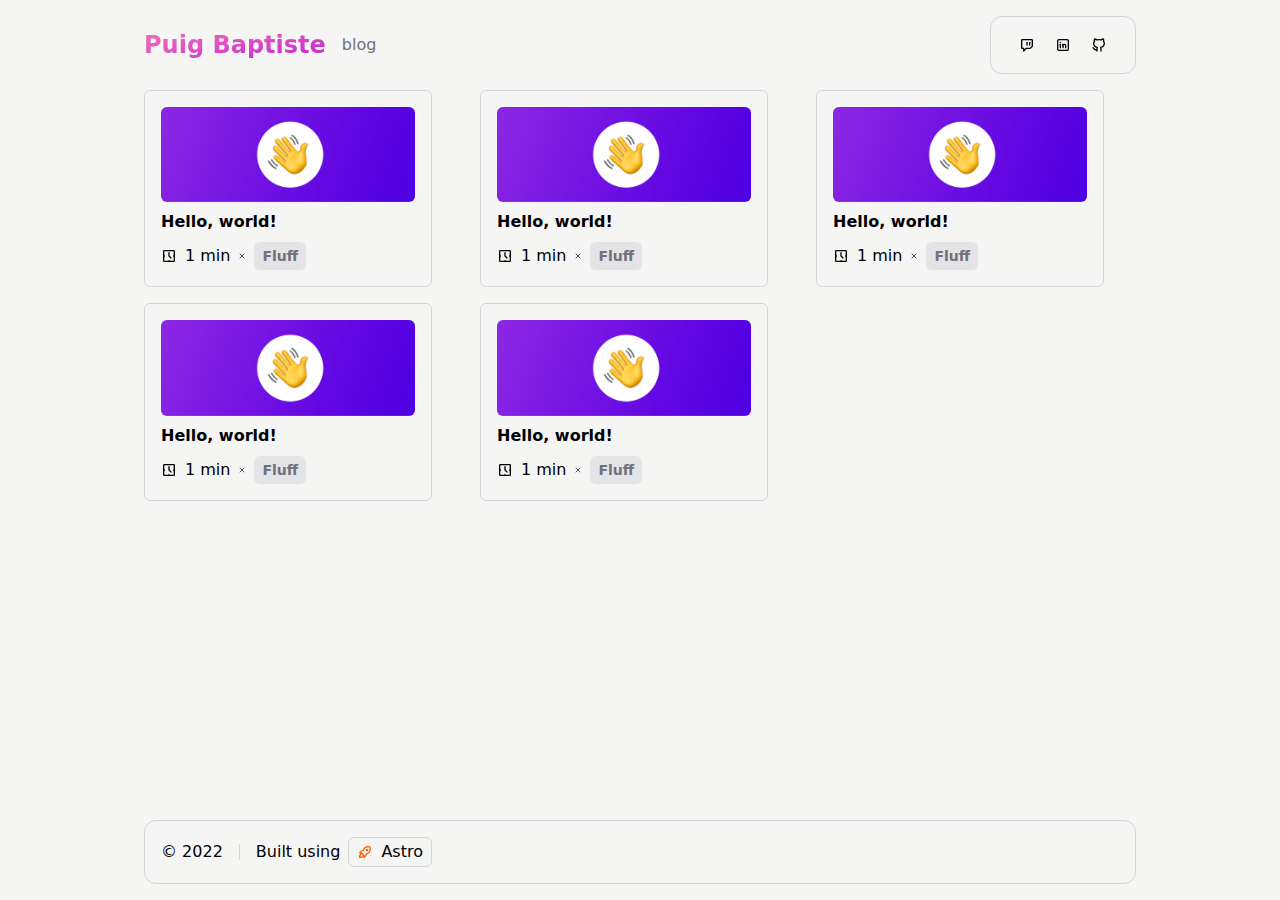
==== commit ccd0b9f4: "deploy: 4a6e0987a88fc5558bb3e586a3b694fbd7737b9b" ====
--- a/blog/index.html
+++ b/blog/index.html
@@ -14,7 +14,7 @@
     <nav class="flex items-center p-4">
   <a href="/">
     <h1 class="tx-md bg-gradient-to-br from-pink-400 to-fuchsia-600 bg-clip-text font-extrabold text-transparent lg:text-2xl">
-  Kopenkin Dmitrii
+  Puig Baptiste
 </h1>
   </a>
   <div class="ml-4 hidden items-center sm:flex">
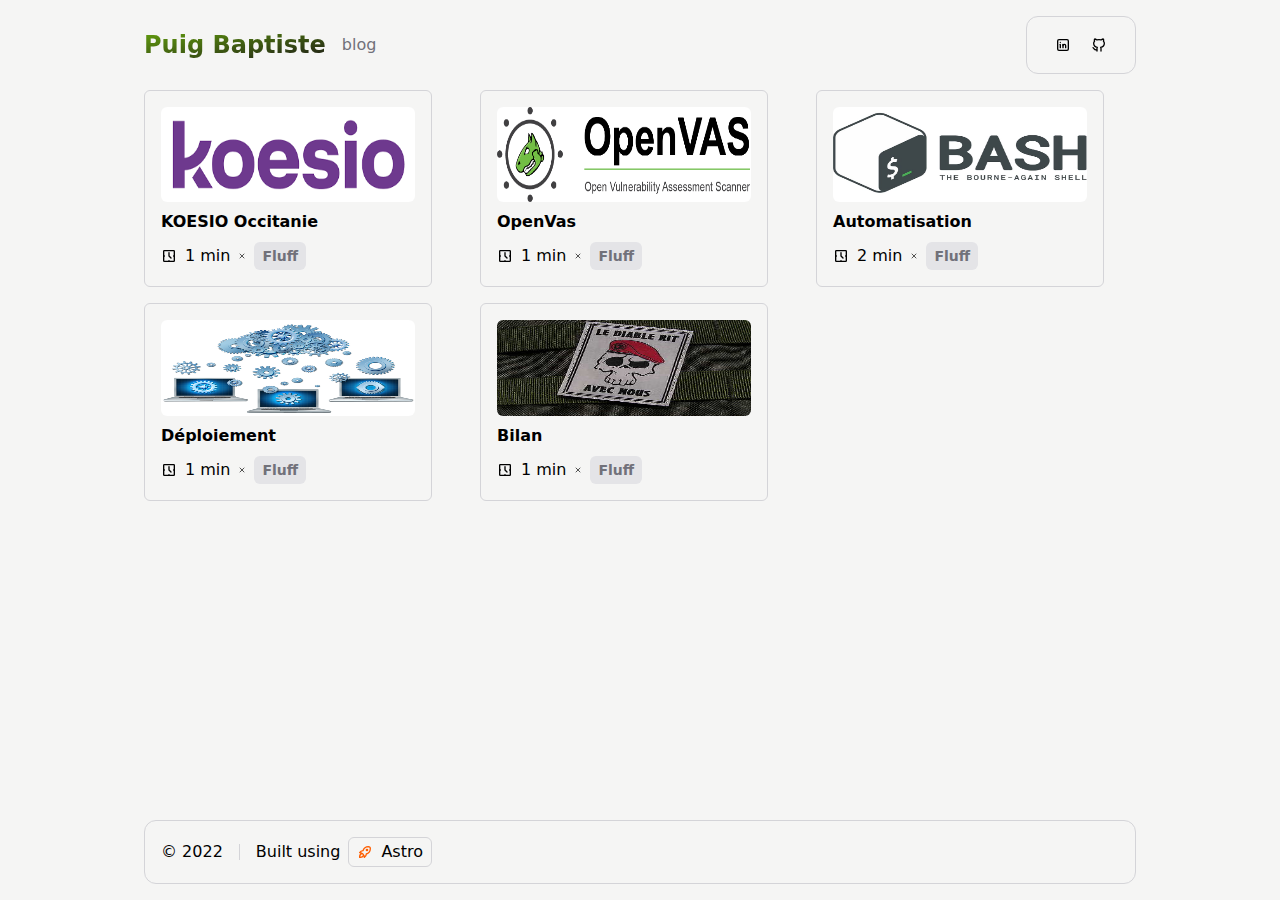
==== commit a77be85f: "deploy: 2ba947d59a3965ad38a651b609244a2db8775bb8" ====
--- a/blog/index.html
+++ b/blog/index.html
@@ -8,12 +8,12 @@
     <meta name="description" content="">
     <meta name="keywords" content="">
     <meta name="author" content="Kopenkin Dmitrii (hi@kopenkin.tech)">
-  <link rel="stylesheet" href="/assets/9cf71dcc.379d96e8.css" /><script type="module" src="/hoisted.43f04a812.js"></script></head>
+  <link rel="stylesheet" href="/assets/9cf71dcc.503a02b7.css" /><script type="module" src="/hoisted.43f04a812.js"></script></head>
 
   <body class="bg-stone-100 min-h-screen flex flex-col max-w-5xl w-full mx-auto">
     <nav class="flex items-center p-4">
   <a href="/">
-    <h1 class="tx-md bg-gradient-to-br from-pink-400 to-fuchsia-600 bg-clip-text font-extrabold text-transparent lg:text-2xl">
+    <h1 class="tx-md bg-gradient-to-br from-lime-600 to-stone-900 bg-clip-text font-extrabold text-transparent lg:text-2xl">
   Puig Baptiste
 </h1>
   </a>
@@ -23,13 +23,10 @@
     </a>
   </div>
   <div class="ml-auto flex items-center gap-1 rounded-xl border border-zinc-300 px-6 py-4 lg:gap-3">
-    <a href="https://www.twitch.tv/dmitriyk_" class="grid h-6 w-6 place-items-center rounded-md transition-colors hover:bg-[#aa70ff] hover:text-white focus:bg-[#aa70ff] focus:text-white">
-      <svg xmlns="http://www.w3.org/2000/svg" class="w-4" width="24" height="24" viewBox="0 0 24 24" stroke="currentColor" stroke-width="2" fill="none" stroke-linecap="round" stroke-linejoin="round"><path stroke="none" d="M0 0h24v24H0z" fill="none"></path><path d="M4 5v11a1 1 0 0 0 1 1h2v4l4 -4h5.584c.266 0 .52 -.105 .707 -.293l2.415 -2.414c.187 -.188 .293 -.442 .293 -.708v-8.585a1 1 0 0 0 -1 -1h-14a1 1 0 0 0 -1 1z"></path><line x1="16" y1="8" x2="16" y2="12"></line><line x1="12" y1="8" x2="12" y2="12"></line></svg>
-    </a>
-    <a href="https://www.linkedin.com/in/dmitrii-kopenkin/" class="grid h-6 w-6 place-items-center rounded-md transition-colors hover:bg-[#0966c2] hover:text-white focus:bg-[#0966c2] focus:text-white">
+    <a href="https://www.linkedin.com/in/baptiste-puig-4466971b6/" class="grid h-6 w-6 place-items-center rounded-md transition-colors hover:bg-[#0966c2] hover:text-white focus:bg-[#0966c2] focus:text-white">
       <svg xmlns="http://www.w3.org/2000/svg" class="w-4" width="24" height="24" viewBox="0 0 24 24" stroke="currentColor" stroke-width="2" fill="none" stroke-linecap="round" stroke-linejoin="round"><path stroke="none" d="M0 0h24v24H0z" fill="none"></path><rect x="4" y="4" width="16" height="16" rx="2"></rect><line x1="8" y1="11" x2="8" y2="16"></line><line x1="8" y1="8" x2="8" y2="8.01"></line><line x1="12" y1="16" x2="12" y2="11"></line><path d="M16 16v-3a2 2 0 0 0 -4 0"></path></svg>
     </a>
-    <a href="https://github.com/kopenkinda" class="grid h-6 w-6 place-items-center rounded-md transition-colors hover:bg-[#171515] hover:text-white focus:bg-[#171515] focus:text-white">
+    <a href="https://github.com/PuigB" class="grid h-6 w-6 place-items-center rounded-md transition-colors hover:bg-[#171515] hover:text-white focus:bg-[#171515] focus:text-white">
       <svg xmlns="http://www.w3.org/2000/svg" class="w-4" width="24" height="24" viewBox="0 0 24 24" stroke="currentColor" stroke-width="2" fill="none" stroke-linecap="round" stroke-linejoin="round"><path stroke="none" d="M0 0h24v24H0z" fill="none"></path><path d="M9 19c-4.3 1.4 -4.3 -2.5 -6 -3m12 5v-3.5c0 -1 .1 -1.4 -.5 -2c2.8 -.3 5.5 -1.4 5.5 -6a4.6 4.6 0 0 0 -1.3 -3.2a4.2 4.2 0 0 0 -.1 -3.2s-1.1 -.3 -3.5 1.3a12.3 12.3 0 0 0 -6.2 0c-2.4 -1.6 -3.5 -1.3 -3.5 -1.3a4.2 4.2 0 0 0 -.1 3.2a4.6 4.6 0 0 0 -1.3 3.2c0 4.6 2.7 5.7 5.5 6c-.6 .6 -.6 1.2 -.5 2v3.5"></path></svg>
     </a>
   </div>
@@ -38,8 +35,8 @@
       <div class="grid grid-cols-3 gap-4 w-full ">
     <a href="/blog/page1" class="h-full" rel="prefetch">
   <div class="inline-flex h-full w-72 snap-start flex-col rounded-md border border-zinc-300 p-4 transition-all hover:border-zinc-500">
-    <img src="/thumbnails/hello-world.png" alt="Hello, world!" class="w-full rounded-md aspect-[16/6]">
-    <strong class="my-2">Hello, world!</strong>
+    <img src="/thumbnails/koesio.png" alt="KOESIO Occitanie" class="w-full rounded-md aspect-[16/6]">
+    <strong class="my-2">KOESIO Occitanie</strong>
     <div class="mt-auto flex items-center">
       <span class="flex items-center">
         <svg xmlns="http://www.w3.org/2000/svg" class="mr-2 w-4" width="24" height="24" viewBox="0 0 24 24" stroke="currentColor" stroke-width="2" fill="none" stroke-linecap="round" stroke-linejoin="round"><path stroke="none" d="M0 0h24v24H0z" fill="none"></path><rect x="4" y="4" width="16" height="16" rx="1"></rect><path d="M12 7v5l3 3"></path><path d="M4 12h1"></path><path d="M19 12h1"></path><path d="M12 19v1"></path></svg>
@@ -56,8 +53,8 @@
   </div>
 </a><a href="/blog/page2" class="h-full" rel="prefetch">
   <div class="inline-flex h-full w-72 snap-start flex-col rounded-md border border-zinc-300 p-4 transition-all hover:border-zinc-500">
-    <img src="/thumbnails/hello-world.png" alt="Hello, world!" class="w-full rounded-md aspect-[16/6]">
-    <strong class="my-2">Hello, world!</strong>
+    <img src="/thumbnails/openvas.png" alt="OpenVas" class="w-full rounded-md aspect-[16/6]">
+    <strong class="my-2">OpenVas</strong>
     <div class="mt-auto flex items-center">
       <span class="flex items-center">
         <svg xmlns="http://www.w3.org/2000/svg" class="mr-2 w-4" width="24" height="24" viewBox="0 0 24 24" stroke="currentColor" stroke-width="2" fill="none" stroke-linecap="round" stroke-linejoin="round"><path stroke="none" d="M0 0h24v24H0z" fill="none"></path><rect x="4" y="4" width="16" height="16" rx="1"></rect><path d="M12 7v5l3 3"></path><path d="M4 12h1"></path><path d="M19 12h1"></path><path d="M12 19v1"></path></svg>
@@ -74,12 +71,12 @@
   </div>
 </a><a href="/blog/page3" class="h-full" rel="prefetch">
   <div class="inline-flex h-full w-72 snap-start flex-col rounded-md border border-zinc-300 p-4 transition-all hover:border-zinc-500">
-    <img src="/thumbnails/hello-world.png" alt="Hello, world!" class="w-full rounded-md aspect-[16/6]">
-    <strong class="my-2">Hello, world!</strong>
+    <img src="/thumbnails/script.png" alt="Automatisation" class="w-full rounded-md aspect-[16/6]">
+    <strong class="my-2">Automatisation</strong>
     <div class="mt-auto flex items-center">
       <span class="flex items-center">
         <svg xmlns="http://www.w3.org/2000/svg" class="mr-2 w-4" width="24" height="24" viewBox="0 0 24 24" stroke="currentColor" stroke-width="2" fill="none" stroke-linecap="round" stroke-linejoin="round"><path stroke="none" d="M0 0h24v24H0z" fill="none"></path><rect x="4" y="4" width="16" height="16" rx="1"></rect><path d="M12 7v5l3 3"></path><path d="M4 12h1"></path><path d="M19 12h1"></path><path d="M12 19v1"></path></svg>
-        <span>1 min</span>
+        <span>2 min</span>
         <svg xmlns="http://www.w3.org/2000/svg" class="mx-2 w-2" width="24" height="24" viewBox="0 0 24 24" stroke="currentColor" stroke-width="2" fill="none" stroke-linecap="round" stroke-linejoin="round"><path stroke="none" d="M0 0h24v24H0z" fill="none"></path><line x1="18" y1="6" x2="6" y2="18"></line><line x1="6" y1="6" x2="18" y2="18"></line></svg>
         <div class="flex items-center gap-2">
   <span class="rounded-md bg-zinc-200 px-2 py-1 text-sm font-semibold text-zinc-500">
@@ -92,8 +89,8 @@
   </div>
 </a><a href="/blog/page4" class="h-full" rel="prefetch">
   <div class="inline-flex h-full w-72 snap-start flex-col rounded-md border border-zinc-300 p-4 transition-all hover:border-zinc-500">
-    <img src="/thumbnails/hello-world.png" alt="Hello, world!" class="w-full rounded-md aspect-[16/6]">
-    <strong class="my-2">Hello, world!</strong>
+    <img src="/thumbnails/deploiement.png" alt="Déploiement" class="w-full rounded-md aspect-[16/6]">
+    <strong class="my-2">Déploiement</strong>
     <div class="mt-auto flex items-center">
       <span class="flex items-center">
         <svg xmlns="http://www.w3.org/2000/svg" class="mr-2 w-4" width="24" height="24" viewBox="0 0 24 24" stroke="currentColor" stroke-width="2" fill="none" stroke-linecap="round" stroke-linejoin="round"><path stroke="none" d="M0 0h24v24H0z" fill="none"></path><rect x="4" y="4" width="16" height="16" rx="1"></rect><path d="M12 7v5l3 3"></path><path d="M4 12h1"></path><path d="M19 12h1"></path><path d="M12 19v1"></path></svg>
@@ -110,8 +107,8 @@
   </div>
 </a><a href="/blog/page5" class="h-full" rel="prefetch">
   <div class="inline-flex h-full w-72 snap-start flex-col rounded-md border border-zinc-300 p-4 transition-all hover:border-zinc-500">
-    <img src="/thumbnails/hello-world.png" alt="Hello, world!" class="w-full rounded-md aspect-[16/6]">
-    <strong class="my-2">Hello, world!</strong>
+    <img src="/thumbnails/troll.png" alt="Bilan" class="w-full rounded-md aspect-[16/6]">
+    <strong class="my-2">Bilan</strong>
     <div class="mt-auto flex items-center">
       <span class="flex items-center">
         <svg xmlns="http://www.w3.org/2000/svg" class="mr-2 w-4" width="24" height="24" viewBox="0 0 24 24" stroke="currentColor" stroke-width="2" fill="none" stroke-linecap="round" stroke-linejoin="round"><path stroke="none" d="M0 0h24v24H0z" fill="none"></path><rect x="4" y="4" width="16" height="16" rx="1"></rect><path d="M12 7v5l3 3"></path><path d="M4 12h1"></path><path d="M19 12h1"></path><path d="M12 19v1"></path></svg>
--- a/assets/9cf71dcc.503a02b7.css
+++ b/assets/9cf71dcc.503a02b7.css
@@ -0,0 +1 @@
+*,:before,:after{box-sizing:border-box;border-width:0;border-style:solid;border-color:#e5e7eb}:before,:after{--tw-content: ""}html{line-height:1.5;-webkit-text-size-adjust:100%;-moz-tab-size:4;-o-tab-size:4;tab-size:4;font-family:ui-sans-serif,system-ui,-apple-system,BlinkMacSystemFont,Segoe UI,Roboto,Helvetica Neue,Arial,Noto Sans,sans-serif,"Apple Color Emoji","Segoe UI Emoji",Segoe UI Symbol,"Noto Color Emoji"}body{margin:0;line-height:inherit}hr{height:0;color:inherit;border-top-width:1px}abbr:where([title]){-webkit-text-decoration:underline dotted;text-decoration:underline dotted}h1,h2,h3,h4,h5,h6{font-size:inherit;font-weight:inherit}a{color:inherit;text-decoration:inherit}b,strong{font-weight:bolder}code,kbd,samp,pre{font-family:ui-monospace,SFMono-Regular,Menlo,Monaco,Consolas,Liberation Mono,Courier New,monospace;font-size:1em}small{font-size:80%}sub,sup{font-size:75%;line-height:0;position:relative;vertical-align:baseline}sub{bottom:-.25em}sup{top:-.5em}table{text-indent:0;border-color:inherit;border-collapse:collapse}button,input,optgroup,select,textarea{font-family:inherit;font-size:100%;font-weight:inherit;line-height:inherit;color:inherit;margin:0;padding:0}button,select{text-transform:none}button,[type=button],[type=reset],[type=submit]{-webkit-appearance:button;background-color:transparent;background-image:none}:-moz-focusring{outline:auto}:-moz-ui-invalid{box-shadow:none}progress{vertical-align:baseline}::-webkit-inner-spin-button,::-webkit-outer-spin-button{height:auto}[type=search]{-webkit-appearance:textfield;outline-offset:-2px}::-webkit-search-decoration{-webkit-appearance:none}::-webkit-file-upload-button{-webkit-appearance:button;font:inherit}summary{display:list-item}blockquote,dl,dd,h1,h2,h3,h4,h5,h6,hr,figure,p,pre{margin:0}fieldset{margin:0;padding:0}legend{padding:0}ol,ul,menu{list-style:none;margin:0;padding:0}textarea{resize:vertical}input::-moz-placeholder,textarea::-moz-placeholder{opacity:1;color:#9ca3af}input::placeholder,textarea::placeholder{opacity:1;color:#9ca3af}button,[role=button]{cursor:pointer}:disabled{cursor:default}img,svg,video,canvas,audio,iframe,embed,object{display:block;vertical-align:middle}img,video{max-width:100%;height:auto}*,:before,:after{--tw-border-spacing-x: 0;--tw-border-spacing-y: 0;--tw-translate-x: 0;--tw-translate-y: 0;--tw-rotate: 0;--tw-skew-x: 0;--tw-skew-y: 0;--tw-scale-x: 1;--tw-scale-y: 1;--tw-pan-x: ;--tw-pan-y: ;--tw-pinch-zoom: ;--tw-scroll-snap-strictness: proximity;--tw-ordinal: ;--tw-slashed-zero: ;--tw-numeric-figure: ;--tw-numeric-spacing: ;--tw-numeric-fraction: ;--tw-ring-inset: ;--tw-ring-offset-width: 0px;--tw-ring-offset-color: #fff;--tw-ring-color: rgb(59 130 246 / .5);--tw-ring-offset-shadow: 0 0 #0000;--tw-ring-shadow: 0 0 #0000;--tw-shadow: 0 0 #0000;--tw-shadow-colored: 0 0 #0000;--tw-blur: ;--tw-brightness: ;--tw-contrast: ;--tw-grayscale: ;--tw-hue-rotate: ;--tw-invert: ;--tw-saturate: ;--tw-sepia: ;--tw-drop-shadow: ;--tw-backdrop-blur: ;--tw-backdrop-brightness: ;--tw-backdrop-contrast: ;--tw-backdrop-grayscale: ;--tw-backdrop-hue-rotate: ;--tw-backdrop-invert: ;--tw-backdrop-opacity: ;--tw-backdrop-saturate: ;--tw-backdrop-sepia: }::-webkit-backdrop{--tw-border-spacing-x: 0;--tw-border-spacing-y: 0;--tw-translate-x: 0;--tw-translate-y: 0;--tw-rotate: 0;--tw-skew-x: 0;--tw-skew-y: 0;--tw-scale-x: 1;--tw-scale-y: 1;--tw-pan-x: ;--tw-pan-y: ;--tw-pinch-zoom: ;--tw-scroll-snap-strictness: proximity;--tw-ordinal: ;--tw-slashed-zero: ;--tw-numeric-figure: ;--tw-numeric-spacing: ;--tw-numeric-fraction: ;--tw-ring-inset: ;--tw-ring-offset-width: 0px;--tw-ring-offset-color: #fff;--tw-ring-color: rgb(59 130 246 / .5);--tw-ring-offset-shadow: 0 0 #0000;--tw-ring-shadow: 0 0 #0000;--tw-shadow: 0 0 #0000;--tw-shadow-colored: 0 0 #0000;--tw-blur: ;--tw-brightness: ;--tw-contrast: ;--tw-grayscale: ;--tw-hue-rotate: ;--tw-invert: ;--tw-saturate: ;--tw-sepia: ;--tw-drop-shadow: ;--tw-backdrop-blur: ;--tw-backdrop-brightness: ;--tw-backdrop-contrast: ;--tw-backdrop-grayscale: ;--tw-backdrop-hue-rotate: ;--tw-backdrop-invert: ;--tw-backdrop-opacity: ;--tw-backdrop-saturate: ;--tw-backdrop-sepia: }::backdrop{--tw-border-spacing-x: 0;--tw-border-spacing-y: 0;--tw-translate-x: 0;--tw-translate-y: 0;--tw-rotate: 0;--tw-skew-x: 0;--tw-skew-y: 0;--tw-scale-x: 1;--tw-scale-y: 1;--tw-pan-x: ;--tw-pan-y: ;--tw-pinch-zoom: ;--tw-scroll-snap-strictness: proximity;--tw-ordinal: ;--tw-slashed-zero: ;--tw-numeric-figure: ;--tw-numeric-spacing: ;--tw-numeric-fraction: ;--tw-ring-inset: ;--tw-ring-offset-width: 0px;--tw-ring-offset-color: #fff;--tw-ring-color: rgb(59 130 246 / .5);--tw-ring-offset-shadow: 0 0 #0000;--tw-ring-shadow: 0 0 #0000;--tw-shadow: 0 0 #0000;--tw-shadow-colored: 0 0 #0000;--tw-blur: ;--tw-brightness: ;--tw-contrast: ;--tw-grayscale: ;--tw-hue-rotate: ;--tw-invert: ;--tw-saturate: ;--tw-sepia: ;--tw-drop-shadow: ;--tw-backdrop-blur: ;--tw-backdrop-brightness: ;--tw-backdrop-contrast: ;--tw-backdrop-grayscale: ;--tw-backdrop-hue-rotate: ;--tw-backdrop-invert: ;--tw-backdrop-opacity: ;--tw-backdrop-saturate: ;--tw-backdrop-sepia: }.prose{color:var(--tw-prose-body);max-width:65ch}.prose :where([class~="lead"]):not(:where([class~="not-prose"] *)){color:var(--tw-prose-lead);font-size:1.25em;line-height:1.6;margin-top:1.2em;margin-bottom:1.2em}.prose :where(a):not(:where([class~="not-prose"] *)){color:var(--tw-prose-links);text-decoration:underline;font-weight:500}.prose :where(strong):not(:where([class~="not-prose"] *)){color:var(--tw-prose-bold);font-weight:600}.prose :where(a strong):not(:where([class~="not-prose"] *)){color:inherit}.prose :where(blockquote strong):not(:where([class~="not-prose"] *)){color:inherit}.prose :where(thead th strong):not(:where([class~="not-prose"] *)){color:inherit}.prose :where(ol):not(:where([class~="not-prose"] *)){list-style-type:decimal;margin-top:1.25em;margin-bottom:1.25em;padding-left:1.625em}.prose :where(ol[type="A"]):not(:where([class~="not-prose"] *)){list-style-type:upper-alpha}.prose :where(ol[type="a"]):not(:where([class~="not-prose"] *)){list-style-type:lower-alpha}.prose :where(ol[type="A" s]):not(:where([class~="not-prose"] *)){list-style-type:upper-alpha}.prose :where(ol[type="a" s]):not(:where([class~="not-prose"] *)){list-style-type:lower-alpha}.prose :where(ol[type="I"]):not(:where([class~="not-prose"] *)){list-style-type:upper-roman}.prose :where(ol[type="i"]):not(:where([class~="not-prose"] *)){list-style-type:lower-roman}.prose :where(ol[type="I" s]):not(:where([class~="not-prose"] *)){list-style-type:upper-roman}.prose :where(ol[type="i" s]):not(:where([class~="not-prose"] *)){list-style-type:lower-roman}.prose :where(ol[type="1"]):not(:where([class~="not-prose"] *)){list-style-type:decimal}.prose :where(ul):not(:where([class~="not-prose"] *)){list-style-type:disc;margin-top:1.25em;margin-bottom:1.25em;padding-left:1.625em}.prose :where(ol > li):not(:where([class~="not-prose"] *))::marker{font-weight:400;color:var(--tw-prose-counters)}.prose :where(ul > li):not(:where([class~="not-prose"] *))::marker{color:var(--tw-prose-bullets)}.prose :where(hr):not(:where([class~="not-prose"] *)){border-color:var(--tw-prose-hr);border-top-width:1px;margin-top:3em;margin-bottom:3em}.prose :where(blockquote):not(:where([class~="not-prose"] *)){font-weight:500;font-style:italic;color:var(--tw-prose-quotes);border-left-width:.25rem;border-left-color:var(--tw-prose-quote-borders);quotes:"\201c""\201d""\2018""\2019";margin-top:1.6em;margin-bottom:1.6em;padding-left:1em}.prose :where(blockquote p:first-of-type):not(:where([class~="not-prose"] *)):before{content:open-quote}.prose :where(blockquote p:last-of-type):not(:where([class~="not-prose"] *)):after{content:close-quote}.prose :where(h1):not(:where([class~="not-prose"] *)){color:var(--tw-prose-headings);font-weight:800;font-size:2.25em;margin-top:0;margin-bottom:.8888889em;line-height:1.1111111}.prose :where(h1 strong):not(:where([class~="not-prose"] *)){font-weight:900;color:inherit}.prose :where(h2):not(:where([class~="not-prose"] *)){color:var(--tw-prose-headings);font-weight:700;font-size:1.5em;margin-top:2em;margin-bottom:1em;line-height:1.3333333}.prose :where(h2 strong):not(:where([class~="not-prose"] *)){font-weight:800;color:inherit}.prose :where(h3):not(:where([class~="not-prose"] *)){color:var(--tw-prose-headings);font-weight:600;font-size:1.25em;margin-top:1.6em;margin-bottom:.6em;line-height:1.6}.prose :where(h3 strong):not(:where([class~="not-prose"] *)){font-weight:700;color:inherit}.prose :where(h4):not(:where([class~="not-prose"] *)){color:var(--tw-prose-headings);font-weight:600;margin-top:1.5em;margin-bottom:.5em;line-height:1.5}.prose :where(h4 strong):not(:where([class~="not-prose"] *)){font-weight:700;color:inherit}.prose :where(img):not(:where([class~="not-prose"] *)){margin-top:2em;margin-bottom:2em}.prose :where(figure > *):not(:where([class~="not-prose"] *)){margin-top:0;margin-bottom:0}.prose :where(figcaption):not(:where([class~="not-prose"] *)){color:var(--tw-prose-captions);font-size:.875em;line-height:1.4285714;margin-top:.8571429em}.prose :where(code):not(:where([class~="not-prose"] *)){color:var(--tw-prose-code);font-weight:600;font-size:.875em}.prose :where(code):not(:where([class~="not-prose"] *)):before{content:"`"}.prose :where(code):not(:where([class~="not-prose"] *)):after{content:"`"}.prose :where(a code):not(:where([class~="not-prose"] *)){color:inherit}.prose :where(h1 code):not(:where([class~="not-prose"] *)){color:inherit}.prose :where(h2 code):not(:where([class~="not-prose"] *)){color:inherit;font-size:.875em}.prose :where(h3 code):not(:where([class~="not-prose"] *)){color:inherit;font-size:.9em}.prose :where(h4 code):not(:where([class~="not-prose"] *)){color:inherit}.prose :where(blockquote code):not(:where([class~="not-prose"] *)){color:inherit}.prose :where(thead th code):not(:where([class~="not-prose"] *)){color:inherit}.prose :where(pre):not(:where([class~="not-prose"] *)){color:var(--tw-prose-pre-code);background-color:var(--tw-prose-pre-bg);overflow-x:auto;font-weight:400;font-size:.875em;line-height:1.7142857;margin-top:1.7142857em;margin-bottom:1.7142857em;border-radius:.375rem;padding:.8571429em 1.1428571em}.prose :where(pre code):not(:where([class~="not-prose"] *)){background-color:transparent;border-width:0;border-radius:0;padding:0;font-weight:inherit;color:inherit;font-size:inherit;font-family:inherit;line-height:inherit}.prose :where(pre code):not(:where([class~="not-prose"] *)):before{content:none}.prose :where(pre code):not(:where([class~="not-prose"] *)):after{content:none}.prose :where(table):not(:where([class~="not-prose"] *)){width:100%;table-layout:auto;text-align:left;margin-top:2em;margin-bottom:2em;font-size:.875em;line-height:1.7142857}.prose :where(thead):not(:where([class~="not-prose"] *)){border-bottom-width:1px;border-bottom-color:var(--tw-prose-th-borders)}.prose :where(thead th):not(:where([class~="not-prose"] *)){color:var(--tw-prose-headings);font-weight:600;vertical-align:bottom;padding-right:.5714286em;padding-bottom:.5714286em;padding-left:.5714286em}.prose :where(tbody tr):not(:where([class~="not-prose"] *)){border-bottom-width:1px;border-bottom-color:var(--tw-prose-td-borders)}.prose :where(tbody tr:last-child):not(:where([class~="not-prose"] *)){border-bottom-width:0}.prose :where(tbody td):not(:where([class~="not-prose"] *)){vertical-align:baseline}.prose :where(tfoot):not(:where([class~="not-prose"] *)){border-top-width:1px;border-top-color:var(--tw-prose-th-borders)}.prose :where(tfoot td):not(:where([class~="not-prose"] *)){vertical-align:top}.prose{--tw-prose-body: #374151;--tw-prose-headings: #111827;--tw-prose-lead: #4b5563;--tw-prose-links: #111827;--tw-prose-bold: #111827;--tw-prose-counters: #6b7280;--tw-prose-bullets: #d1d5db;--tw-prose-hr: #e5e7eb;--tw-prose-quotes: #111827;--tw-prose-quote-borders: #e5e7eb;--tw-prose-captions: #6b7280;--tw-prose-code: #111827;--tw-prose-pre-code: #e5e7eb;--tw-prose-pre-bg: #1f2937;--tw-prose-th-borders: #d1d5db;--tw-prose-td-borders: #e5e7eb;--tw-prose-invert-body: #d1d5db;--tw-prose-invert-headings: #fff;--tw-prose-invert-lead: #9ca3af;--tw-prose-invert-links: #fff;--tw-prose-invert-bold: #fff;--tw-prose-invert-counters: #9ca3af;--tw-prose-invert-bullets: #4b5563;--tw-prose-invert-hr: #374151;--tw-prose-invert-quotes: #f3f4f6;--tw-prose-invert-quote-borders: #374151;--tw-prose-invert-captions: #9ca3af;--tw-prose-invert-code: #fff;--tw-prose-invert-pre-code: #d1d5db;--tw-prose-invert-pre-bg: rgb(0 0 0 / 50%);--tw-prose-invert-th-borders: #4b5563;--tw-prose-invert-td-borders: #374151;font-size:1rem;line-height:1.75}.prose :where(p):not(:where([class~="not-prose"] *)){margin-top:1.25em;margin-bottom:1.25em}.prose :where(video):not(:where([class~="not-prose"] *)){margin-top:2em;margin-bottom:2em}.prose :where(figure):not(:where([class~="not-prose"] *)){margin-top:2em;margin-bottom:2em}.prose :where(li):not(:where([class~="not-prose"] *)){margin-top:.5em;margin-bottom:.5em}.prose :where(ol > li):not(:where([class~="not-prose"] *)){padding-left:.375em}.prose :where(ul > li):not(:where([class~="not-prose"] *)){padding-left:.375em}.prose :where(.prose > ul > li p):not(:where([class~="not-prose"] *)){margin-top:.75em;margin-bottom:.75em}.prose :where(.prose > ul > li > *:first-child):not(:where([class~="not-prose"] *)){margin-top:1.25em}.prose :where(.prose > ul > li > *:last-child):not(:where([class~="not-prose"] *)){margin-bottom:1.25em}.prose :where(.prose > ol > li > *:first-child):not(:where([class~="not-prose"] *)){margin-top:1.25em}.prose :where(.prose > ol > li > *:last-child):not(:where([class~="not-prose"] *)){margin-bottom:1.25em}.prose :where(ul ul,ul ol,ol ul,ol ol):not(:where([class~="not-prose"] *)){margin-top:.75em;margin-bottom:.75em}.prose :where(hr + *):not(:where([class~="not-prose"] *)){margin-top:0}.prose :where(h2 + *):not(:where([class~="not-prose"] *)){margin-top:0}.prose :where(h3 + *):not(:where([class~="not-prose"] *)){margin-top:0}.prose :where(h4 + *):not(:where([class~="not-prose"] *)){margin-top:0}.prose :where(thead th:first-child):not(:where([class~="not-prose"] *)){padding-left:0}.prose :where(thead th:last-child):not(:where([class~="not-prose"] *)){padding-right:0}.prose :where(tbody td,tfoot td):not(:where([class~="not-prose"] *)){padding:.5714286em}.prose :where(tbody td:first-child,tfoot td:first-child):not(:where([class~="not-prose"] *)){padding-left:0}.prose :where(tbody td:last-child,tfoot td:last-child):not(:where([class~="not-prose"] *)){padding-right:0}.prose :where(.prose > :first-child):not(:where([class~="not-prose"] *)){margin-top:0}.prose :where(.prose > :last-child):not(:where([class~="not-prose"] *)){margin-bottom:0}.prose-sm :where(.prose > ul > li p):not(:where([class~="not-prose"] *)){margin-top:.5714286em;margin-bottom:.5714286em}.prose-sm :where(.prose > ul > li > *:first-child):not(:where([class~="not-prose"] *)){margin-top:1.1428571em}.prose-sm :where(.prose > ul > li > *:last-child):not(:where([class~="not-prose"] *)){margin-bottom:1.1428571em}.prose-sm :where(.prose > ol > li > *:first-child):not(:where([class~="not-prose"] *)){margin-top:1.1428571em}.prose-sm :where(.prose > ol > li > *:last-child):not(:where([class~="not-prose"] *)){margin-bottom:1.1428571em}.prose-sm :where(.prose > :first-child):not(:where([class~="not-prose"] *)){margin-top:0}.prose-sm :where(.prose > :last-child):not(:where([class~="not-prose"] *)){margin-bottom:0}.prose-base :where(.prose > ul > li p):not(:where([class~="not-prose"] *)){margin-top:.75em;margin-bottom:.75em}.prose-base :where(.prose > ul > li > *:first-child):not(:where([class~="not-prose"] *)){margin-top:1.25em}.prose-base :where(.prose > ul > li > *:last-child):not(:where([class~="not-prose"] *)){margin-bottom:1.25em}.prose-base :where(.prose > ol > li > *:first-child):not(:where([class~="not-prose"] *)){margin-top:1.25em}.prose-base :where(.prose > ol > li > *:last-child):not(:where([class~="not-prose"] *)){margin-bottom:1.25em}.prose-base :where(.prose > :first-child):not(:where([class~="not-prose"] *)){margin-top:0}.prose-base :where(.prose > :last-child):not(:where([class~="not-prose"] *)){margin-bottom:0}.prose-lg :where(.prose > ul > li p):not(:where([class~="not-prose"] *)){margin-top:.8888889em;margin-bottom:.8888889em}.prose-lg :where(.prose > ul > li > *:first-child):not(:where([class~="not-prose"] *)){margin-top:1.3333333em}.prose-lg :where(.prose > ul > li > *:last-child):not(:where([class~="not-prose"] *)){margin-bottom:1.3333333em}.prose-lg :where(.prose > ol > li > *:first-child):not(:where([class~="not-prose"] *)){margin-top:1.3333333em}.prose-lg :where(.prose > ol > li > *:last-child):not(:where([class~="not-prose"] *)){margin-bottom:1.3333333em}.prose-lg :where(.prose > :first-child):not(:where([class~="not-prose"] *)){margin-top:0}.prose-lg :where(.prose > :last-child):not(:where([class~="not-prose"] *)){margin-bottom:0}.prose-xl :where(.prose > ul > li p):not(:where([class~="not-prose"] *)){margin-top:.8em;margin-bottom:.8em}.prose-xl :where(.prose > ul > li > *:first-child):not(:where([class~="not-prose"] *)){margin-top:1.2em}.prose-xl :where(.prose > ul > li > *:last-child):not(:where([class~="not-prose"] *)){margin-bottom:1.2em}.prose-xl :where(.prose > ol > li > *:first-child):not(:where([class~="not-prose"] *)){margin-top:1.2em}.prose-xl :where(.prose > ol > li > *:last-child):not(:where([class~="not-prose"] *)){margin-bottom:1.2em}.prose-xl :where(.prose > :first-child):not(:where([class~="not-prose"] *)){margin-top:0}.prose-xl :where(.prose > :last-child):not(:where([class~="not-prose"] *)){margin-bottom:0}.prose-2xl :where(.prose > ul > li p):not(:where([class~="not-prose"] *)){margin-top:.8333333em;margin-bottom:.8333333em}.prose-2xl :where(.prose > ul > li > *:first-child):not(:where([class~="not-prose"] *)){margin-top:1.3333333em}.prose-2xl :where(.prose > ul > li > *:last-child):not(:where([class~="not-prose"] *)){margin-bottom:1.3333333em}.prose-2xl :where(.prose > ol > li > *:first-child):not(:where([class~="not-prose"] *)){margin-top:1.3333333em}.prose-2xl :where(.prose > ol > li > *:last-child):not(:where([class~="not-prose"] *)){margin-bottom:1.3333333em}.prose-2xl :where(.prose > :first-child):not(:where([class~="not-prose"] *)){margin-top:0}.prose-2xl :where(.prose > :last-child):not(:where([class~="not-prose"] *)){margin-bottom:0}.prose-zinc{--tw-prose-body: #3f3f46;--tw-prose-headings: #18181b;--tw-prose-lead: #52525b;--tw-prose-links: #18181b;--tw-prose-bold: #18181b;--tw-prose-counters: #71717a;--tw-prose-bullets: #d4d4d8;--tw-prose-hr: #e4e4e7;--tw-prose-quotes: #18181b;--tw-prose-quote-borders: #e4e4e7;--tw-prose-captions: #71717a;--tw-prose-code: #18181b;--tw-prose-pre-code: #e4e4e7;--tw-prose-pre-bg: #27272a;--tw-prose-th-borders: #d4d4d8;--tw-prose-td-borders: #e4e4e7;--tw-prose-invert-body: #d4d4d8;--tw-prose-invert-headings: #fff;--tw-prose-invert-lead: #a1a1aa;--tw-prose-invert-links: #fff;--tw-prose-invert-bold: #fff;--tw-prose-invert-counters: #a1a1aa;--tw-prose-invert-bullets: #52525b;--tw-prose-invert-hr: #3f3f46;--tw-prose-invert-quotes: #f4f4f5;--tw-prose-invert-quote-borders: #3f3f46;--tw-prose-invert-captions: #a1a1aa;--tw-prose-invert-code: #fff;--tw-prose-invert-pre-code: #d4d4d8;--tw-prose-invert-pre-bg: rgb(0 0 0 / 50%);--tw-prose-invert-th-borders: #52525b;--tw-prose-invert-td-borders: #3f3f46}.-m-1{margin:-.25rem}.mx-4{margin-left:1rem;margin-right:1rem}.mx-auto{margin-left:auto;margin-right:auto}.my-2{margin-top:.5rem;margin-bottom:.5rem}.mx-2{margin-left:.5rem;margin-right:.5rem}.mt-auto{margin-top:auto}.ml-2{margin-left:.5rem}.ml-4{margin-left:1rem}.ml-auto{margin-left:auto}.mb-4{margin-bottom:1rem}.mt-8{margin-top:2rem}.mr-2{margin-right:.5rem}.mb-1{margin-bottom:.25rem}.mb-2{margin-bottom:.5rem}.mt-2{margin-top:.5rem}.mr-1{margin-right:.25rem}.mt-20{margin-top:5rem}.block{display:block}.flex{display:flex}.inline-flex{display:inline-flex}.grid{display:grid}.contents{display:contents}.hidden{display:none}.aspect-\[16\/6\]{aspect-ratio:16/6}.h-4{height:1rem}.h-6{height:1.5rem}.h-full{height:100%}.min-h-screen{min-height:100vh}.w-px{width:1px}.w-4{width:1rem}.w-6{width:1.5rem}.w-full{width:100%}.w-72{width:18rem}.w-2{width:.5rem}.max-w-5xl{max-width:64rem}.max-w-prose{max-width:65ch}.grow{flex-grow:1}.translate-y-0{--tw-translate-y: 0px;transform:translate(var(--tw-translate-x),var(--tw-translate-y)) rotate(var(--tw-rotate)) skew(var(--tw-skew-x)) skewY(var(--tw-skew-y)) scaleX(var(--tw-scale-x)) scaleY(var(--tw-scale-y))}.translate-y-1\.5{--tw-translate-y: .375rem;transform:translate(var(--tw-translate-x),var(--tw-translate-y)) rotate(var(--tw-rotate)) skew(var(--tw-skew-x)) skewY(var(--tw-skew-y)) scaleX(var(--tw-scale-x)) scaleY(var(--tw-scale-y))}.translate-y-1{--tw-translate-y: .25rem;transform:translate(var(--tw-translate-x),var(--tw-translate-y)) rotate(var(--tw-rotate)) skew(var(--tw-skew-x)) skewY(var(--tw-skew-y)) scaleX(var(--tw-scale-x)) scaleY(var(--tw-scale-y))}.snap-x{scroll-snap-type:x var(--tw-scroll-snap-strictness)}.snap-mandatory{--tw-scroll-snap-strictness: mandatory}.snap-start{scroll-snap-align:start}.auto-cols-min{grid-auto-columns:-webkit-min-content;grid-auto-columns:min-content}.grid-flow-col{grid-auto-flow:column}.grid-cols-3{grid-template-columns:repeat(3,minmax(0,1fr))}.flex-col{flex-direction:column}.flex-wrap{flex-wrap:wrap}.place-items-center{place-items:center}.items-center{align-items:center}.justify-center{justify-content:center}.gap-1{gap:.25rem}.gap-4{gap:1rem}.gap-2{gap:.5rem}.overflow-hidden{overflow:hidden}.overflow-x-auto{overflow-x:auto}.whitespace-nowrap{white-space:nowrap}.rounded-xl{border-radius:.75rem}.rounded-md{border-radius:.375rem}.rounded-lg{border-radius:.5rem}.border{border-width:1px}.border-zinc-300{--tw-border-opacity: 1;border-color:rgb(212 212 216 / var(--tw-border-opacity))}.bg-zinc-300{--tw-bg-opacity: 1;background-color:rgb(212 212 216 / var(--tw-bg-opacity))}.bg-stone-100{--tw-bg-opacity: 1;background-color:rgb(245 245 244 / var(--tw-bg-opacity))}.bg-zinc-200{--tw-bg-opacity: 1;background-color:rgb(228 228 231 / var(--tw-bg-opacity))}.bg-gradient-to-br{background-image:linear-gradient(to bottom right,var(--tw-gradient-stops))}.from-lime-600{--tw-gradient-from: #65a30d;--tw-gradient-to: rgb(101 163 13 / 0);--tw-gradient-stops: var(--tw-gradient-from), var(--tw-gradient-to)}.to-stone-900{--tw-gradient-to: #1c1917}.bg-clip-text{-webkit-background-clip:text;background-clip:text}.p-4{padding:1rem}.p-1{padding:.25rem}.p-0\.5{padding:.125rem}.p-0{padding:0}.px-6{padding-left:1.5rem;padding-right:1.5rem}.py-4{padding-top:1rem;padding-bottom:1rem}.px-4{padding-left:1rem;padding-right:1rem}.px-2{padding-left:.5rem;padding-right:.5rem}.py-1{padding-top:.25rem;padding-bottom:.25rem}.text-center{text-align:center}.text-xl{font-size:1.25rem;line-height:1.75rem}.text-sm{font-size:.875rem;line-height:1.25rem}.text-2xl{font-size:1.5rem;line-height:2rem}.font-extrabold{font-weight:800}.font-semibold{font-weight:600}.font-bold{font-weight:700}.text-\[\#fe5e01\]{--tw-text-opacity: 1;color:rgb(254 94 1 / var(--tw-text-opacity))}.text-transparent{color:transparent}.text-zinc-500{--tw-text-opacity: 1;color:rgb(113 113 122 / var(--tw-text-opacity))}.filter{filter:var(--tw-blur) var(--tw-brightness) var(--tw-contrast) var(--tw-grayscale) var(--tw-hue-rotate) var(--tw-invert) var(--tw-saturate) var(--tw-sepia) var(--tw-drop-shadow)}.transition-colors{transition-property:color,background-color,border-color,fill,stroke,-webkit-text-decoration-color;transition-property:color,background-color,border-color,text-decoration-color,fill,stroke;transition-property:color,background-color,border-color,text-decoration-color,fill,stroke,-webkit-text-decoration-color;transition-timing-function:cubic-bezier(.4,0,.2,1);transition-duration:.15s}.transition-all{transition-property:all;transition-timing-function:cubic-bezier(.4,0,.2,1);transition-duration:.15s}.hover\:border-\[\#fe5e01\]:hover{--tw-border-opacity: 1;border-color:rgb(254 94 1 / var(--tw-border-opacity))}.hover\:border-zinc-500:hover{--tw-border-opacity: 1;border-color:rgb(113 113 122 / var(--tw-border-opacity))}.hover\:border-zinc-600:hover{--tw-border-opacity: 1;border-color:rgb(82 82 91 / var(--tw-border-opacity))}.hover\:bg-\[\#0966c2\]:hover{--tw-bg-opacity: 1;background-color:rgb(9 102 194 / var(--tw-bg-opacity))}.hover\:bg-\[\#171515\]:hover{--tw-bg-opacity: 1;background-color:rgb(23 21 21 / var(--tw-bg-opacity))}.hover\:text-\[\#fe5e01\]:hover{--tw-text-opacity: 1;color:rgb(254 94 1 / var(--tw-text-opacity))}.hover\:text-white:hover{--tw-text-opacity: 1;color:rgb(255 255 255 / var(--tw-text-opacity))}.hover\:text-zinc-600:hover{--tw-text-opacity: 1;color:rgb(82 82 91 / var(--tw-text-opacity))}.focus\:border-\[\#fe5e01\]:focus{--tw-border-opacity: 1;border-color:rgb(254 94 1 / var(--tw-border-opacity))}.focus\:border-zinc-500:focus{--tw-border-opacity: 1;border-color:rgb(113 113 122 / var(--tw-border-opacity))}.focus\:bg-\[\#0966c2\]:focus{--tw-bg-opacity: 1;background-color:rgb(9 102 194 / var(--tw-bg-opacity))}.focus\:bg-\[\#171515\]:focus{--tw-bg-opacity: 1;background-color:rgb(23 21 21 / var(--tw-bg-opacity))}.focus\:text-\[\#fe5e01\]:focus{--tw-text-opacity: 1;color:rgb(254 94 1 / var(--tw-text-opacity))}.focus\:text-white:focus{--tw-text-opacity: 1;color:rgb(255 255 255 / var(--tw-text-opacity))}@media (min-width: 640px){.sm\:flex{display:flex}}@media (min-width: 1024px){.lg\:prose-lg{font-size:1.125rem;line-height:1.7777778}.lg\:prose-lg :where(p):not(:where([class~="not-prose"] *)){margin-top:1.3333333em;margin-bottom:1.3333333em}.lg\:prose-lg :where([class~="lead"]):not(:where([class~="not-prose"] *)){font-size:1.2222222em;line-height:1.4545455;margin-top:1.0909091em;margin-bottom:1.0909091em}.lg\:prose-lg :where(blockquote):not(:where([class~="not-prose"] *)){margin-top:1.6666667em;margin-bottom:1.6666667em;padding-left:1em}.lg\:prose-lg :where(h1):not(:where([class~="not-prose"] *)){font-size:2.6666667em;margin-top:0;margin-bottom:.8333333em;line-height:1}.lg\:prose-lg :where(h2):not(:where([class~="not-prose"] *)){font-size:1.6666667em;margin-top:1.8666667em;margin-bottom:1.0666667em;line-height:1.3333333}.lg\:prose-lg :where(h3):not(:where([class~="not-prose"] *)){font-size:1.3333333em;margin-top:1.6666667em;margin-bottom:.6666667em;line-height:1.5}.lg\:prose-lg :where(h4):not(:where([class~="not-prose"] *)){margin-top:1.7777778em;margin-bottom:.4444444em;line-height:1.5555556}.lg\:prose-lg :where(img):not(:where([class~="not-prose"] *)){margin-top:1.7777778em;margin-bottom:1.7777778em}.lg\:prose-lg :where(video):not(:where([class~="not-prose"] *)){margin-top:1.7777778em;margin-bottom:1.7777778em}.lg\:prose-lg :where(figure):not(:where([class~="not-prose"] *)){margin-top:1.7777778em;margin-bottom:1.7777778em}.lg\:prose-lg :where(figure > *):not(:where([class~="not-prose"] *)){margin-top:0;margin-bottom:0}.lg\:prose-lg :where(figcaption):not(:where([class~="not-prose"] *)){font-size:.8888889em;line-height:1.5;margin-top:1em}.lg\:prose-lg :where(code):not(:where([class~="not-prose"] *)){font-size:.8888889em}.lg\:prose-lg :where(h2 code):not(:where([class~="not-prose"] *)){font-size:.8666667em}.lg\:prose-lg :where(h3 code):not(:where([class~="not-prose"] *)){font-size:.875em}.lg\:prose-lg :where(pre):not(:where([class~="not-prose"] *)){font-size:.8888889em;line-height:1.75;margin-top:2em;margin-bottom:2em;border-radius:.375rem;padding:1em 1.5em}.lg\:prose-lg :where(ol):not(:where([class~="not-prose"] *)){margin-top:1.3333333em;margin-bottom:1.3333333em;padding-left:1.5555556em}.lg\:prose-lg :where(ul):not(:where([class~="not-prose"] *)){margin-top:1.3333333em;margin-bottom:1.3333333em;padding-left:1.5555556em}.lg\:prose-lg :where(li):not(:where([class~="not-prose"] *)){margin-top:.6666667em;margin-bottom:.6666667em}.lg\:prose-lg :where(ol > li):not(:where([class~="not-prose"] *)){padding-left:.4444444em}.lg\:prose-lg :where(ul > li):not(:where([class~="not-prose"] *)){padding-left:.4444444em}.lg\:prose-lg :where(.prose > ul > li p):not(:where([class~="not-prose"] *)){margin-top:.8888889em;margin-bottom:.8888889em}.lg\:prose-lg :where(.prose > ul > li > *:first-child):not(:where([class~="not-prose"] *)){margin-top:1.3333333em}.lg\:prose-lg :where(.prose > ul > li > *:last-child):not(:where([class~="not-prose"] *)){margin-bottom:1.3333333em}.lg\:prose-lg :where(.prose > ol > li > *:first-child):not(:where([class~="not-prose"] *)){margin-top:1.3333333em}.lg\:prose-lg :where(.prose > ol > li > *:last-child):not(:where([class~="not-prose"] *)){margin-bottom:1.3333333em}.lg\:prose-lg :where(ul ul,ul ol,ol ul,ol ol):not(:where([class~="not-prose"] *)){margin-top:.8888889em;margin-bottom:.8888889em}.lg\:prose-lg :where(hr):not(:where([class~="not-prose"] *)){margin-top:3.1111111em;margin-bottom:3.1111111em}.lg\:prose-lg :where(hr + *):not(:where([class~="not-prose"] *)){margin-top:0}.lg\:prose-lg :where(h2 + *):not(:where([class~="not-prose"] *)){margin-top:0}.lg\:prose-lg :where(h3 + *):not(:where([class~="not-prose"] *)){margin-top:0}.lg\:prose-lg :where(h4 + *):not(:where([class~="not-prose"] *)){margin-top:0}.lg\:prose-lg :where(table):not(:where([class~="not-prose"] *)){font-size:.8888889em;line-height:1.5}.lg\:prose-lg :where(thead th):not(:where([class~="not-prose"] *)){padding-right:.75em;padding-bottom:.75em;padding-left:.75em}.lg\:prose-lg :where(thead th:first-child):not(:where([class~="not-prose"] *)){padding-left:0}.lg\:prose-lg :where(thead th:last-child):not(:where([class~="not-prose"] *)){padding-right:0}.lg\:prose-lg :where(tbody td,tfoot td):not(:where([class~="not-prose"] *)){padding:.75em}.lg\:prose-lg :where(tbody td:first-child,tfoot td:first-child):not(:where([class~="not-prose"] *)){padding-left:0}.lg\:prose-lg :where(tbody td:last-child,tfoot td:last-child):not(:where([class~="not-prose"] *)){padding-right:0}.lg\:prose-lg :where(.prose > :first-child):not(:where([class~="not-prose"] *)){margin-top:0}.lg\:prose-lg :where(.prose > :last-child):not(:where([class~="not-prose"] *)){margin-bottom:0}.lg\:gap-3{gap:.75rem}.lg\:text-2xl{font-size:1.5rem;line-height:2rem}}
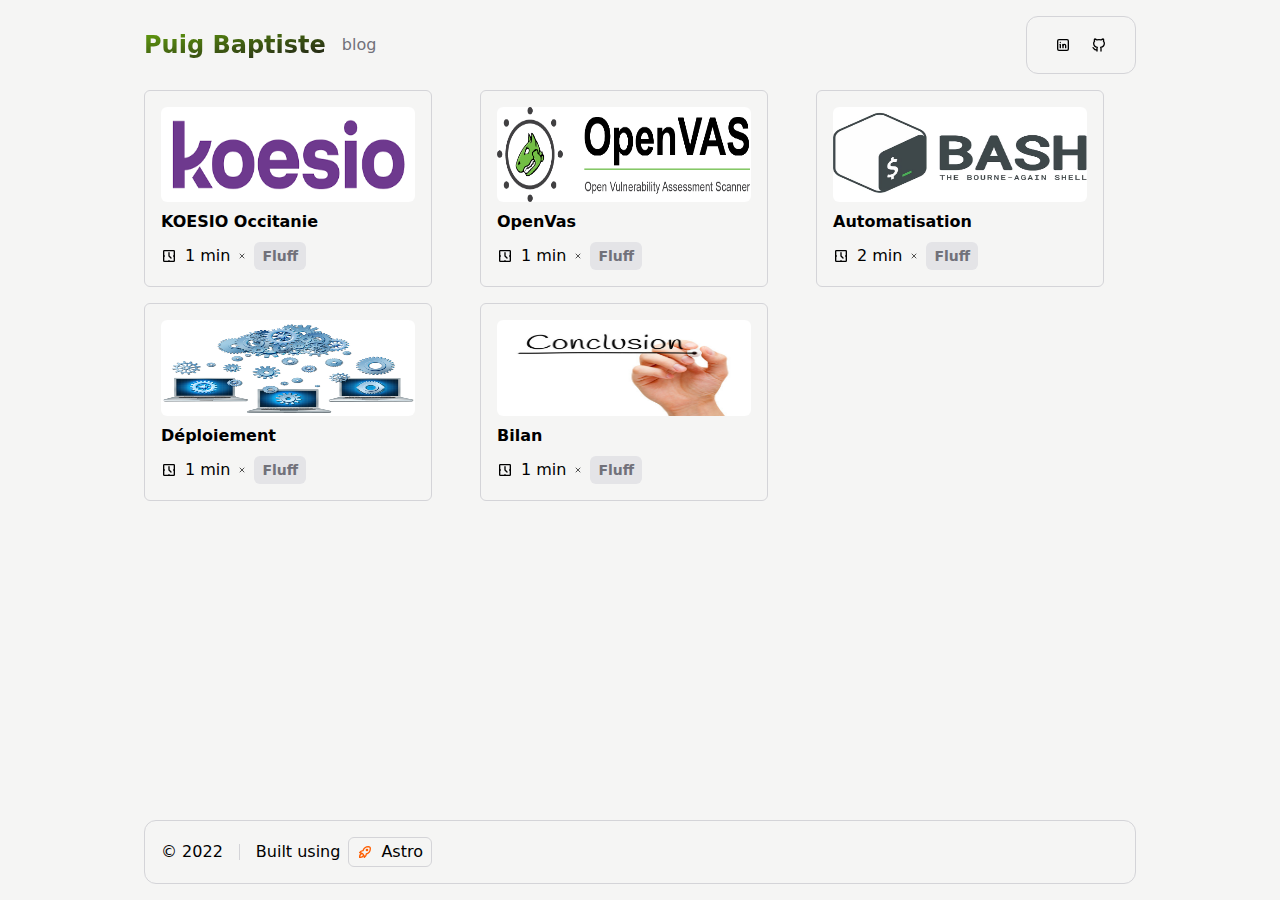
==== commit e90c7c87: "deploy: 126ebc4171851ede0a8a8ff6968bc577840606da" ====
--- a/blog/index.html
+++ b/blog/index.html
@@ -107,7 +107,7 @@
   </div>
 </a><a href="/blog/page5" class="h-full" rel="prefetch">
   <div class="inline-flex h-full w-72 snap-start flex-col rounded-md border border-zinc-300 p-4 transition-all hover:border-zinc-500">
-    <img src="/thumbnails/troll.png" alt="Bilan" class="w-full rounded-md aspect-[16/6]">
+    <img src="/thumbnails/img.png" alt="Bilan" class="w-full rounded-md aspect-[16/6]">
     <strong class="my-2">Bilan</strong>
     <div class="mt-auto flex items-center">
       <span class="flex items-center">
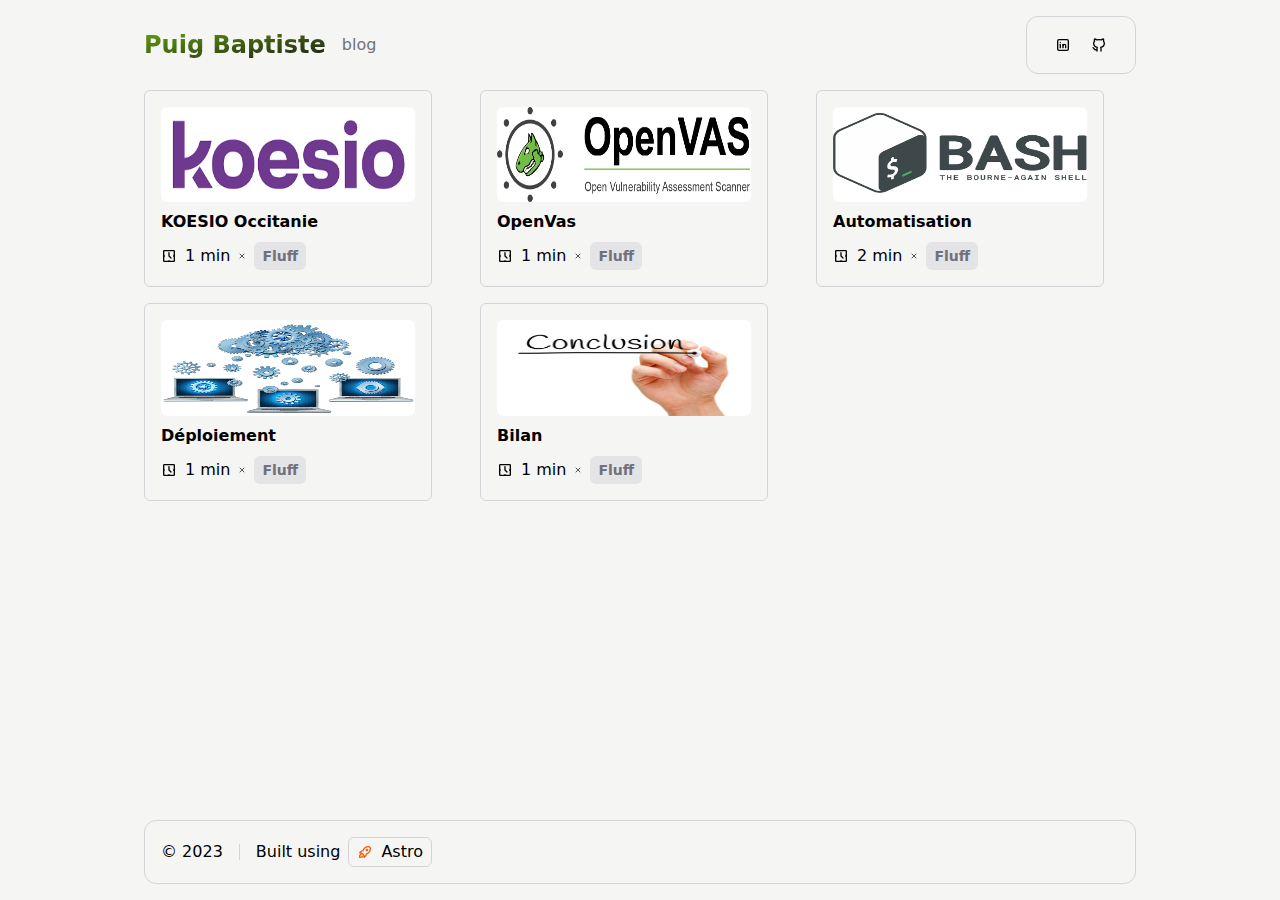
==== commit 50ffb792: "deploy: 1652ec4a27b12438362c4352a79d7a3d7405d784" ====
--- a/blog/index.html
+++ b/blog/index.html
@@ -128,7 +128,7 @@
     </main>
     <footer class="mt-auto p-4">
   <div class="flex items-center rounded-xl border border-zinc-300 p-4">
-    <span>&copy; 2022</span>
+    <span>&copy; 2023</span>
     <span class="mx-4 block h-4 w-px bg-zinc-300"></span>
     <div class="flex items-center">
       <span>Built using</span>
